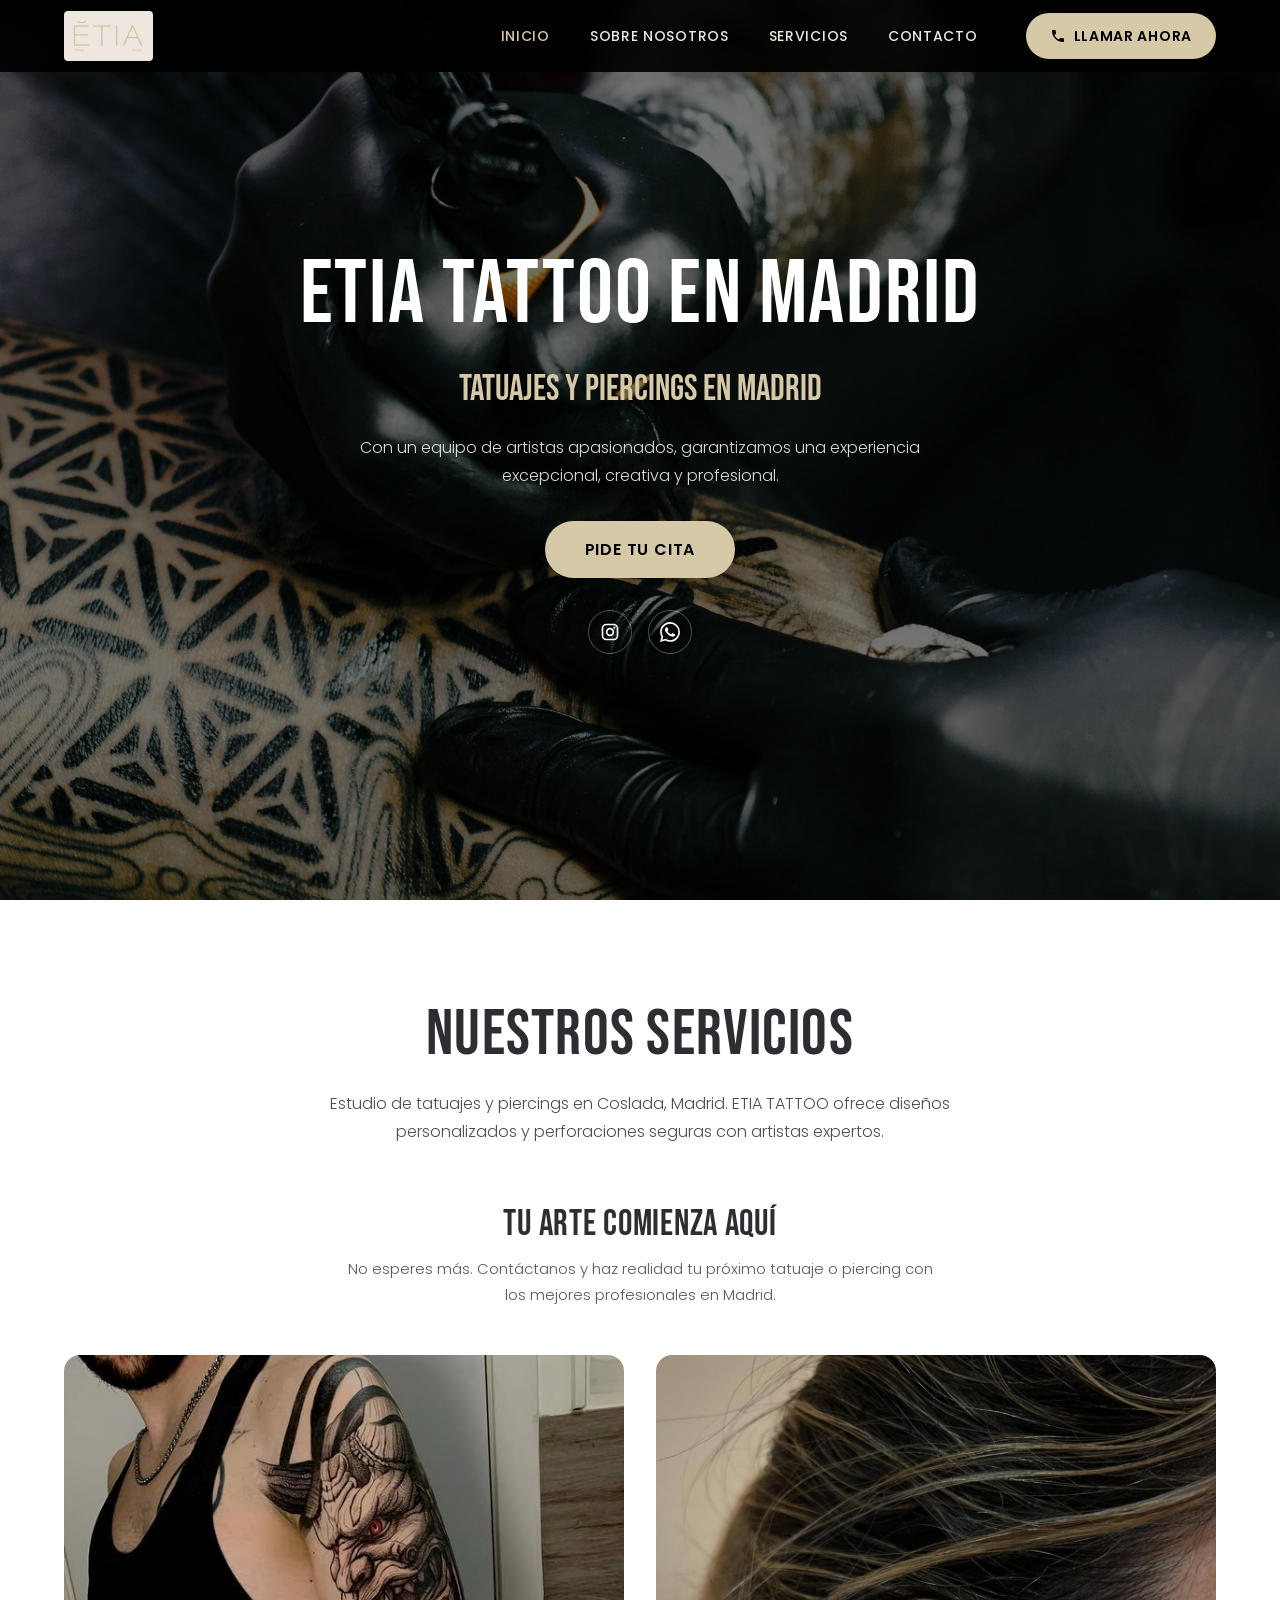
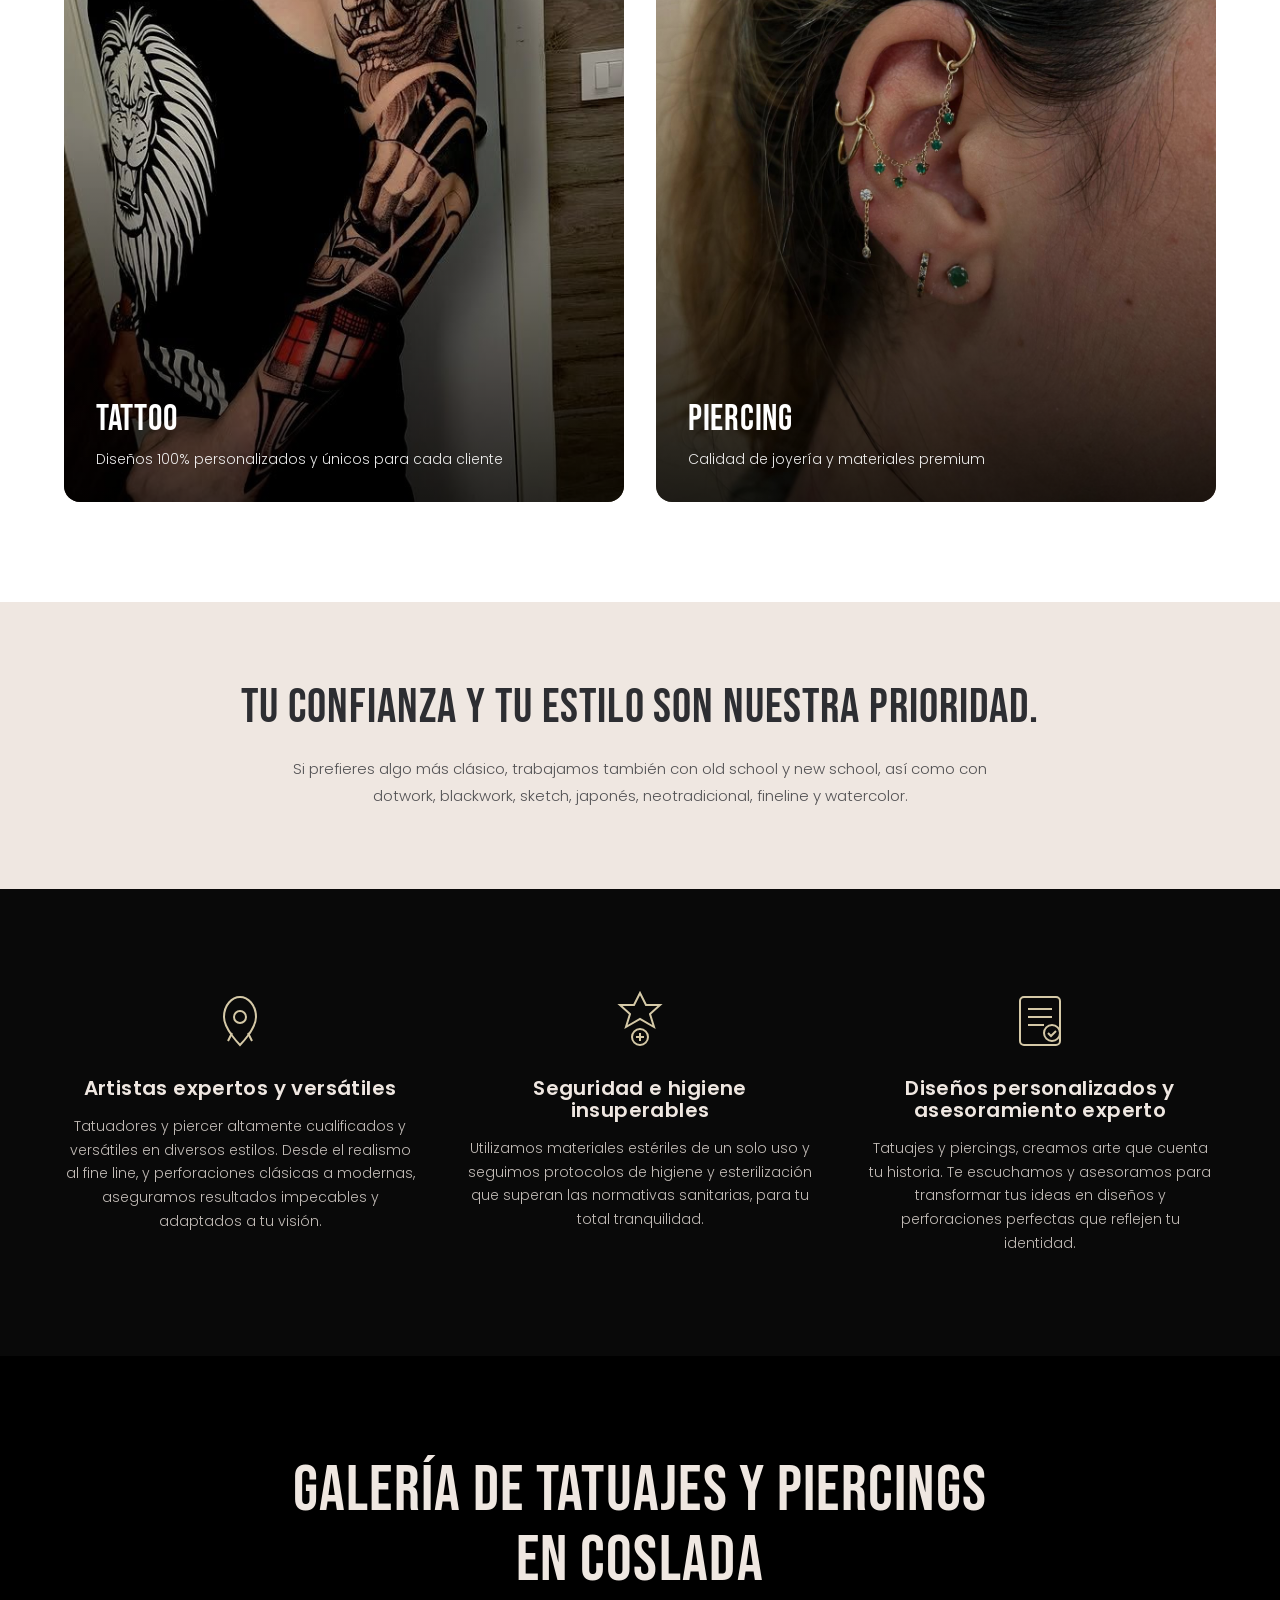
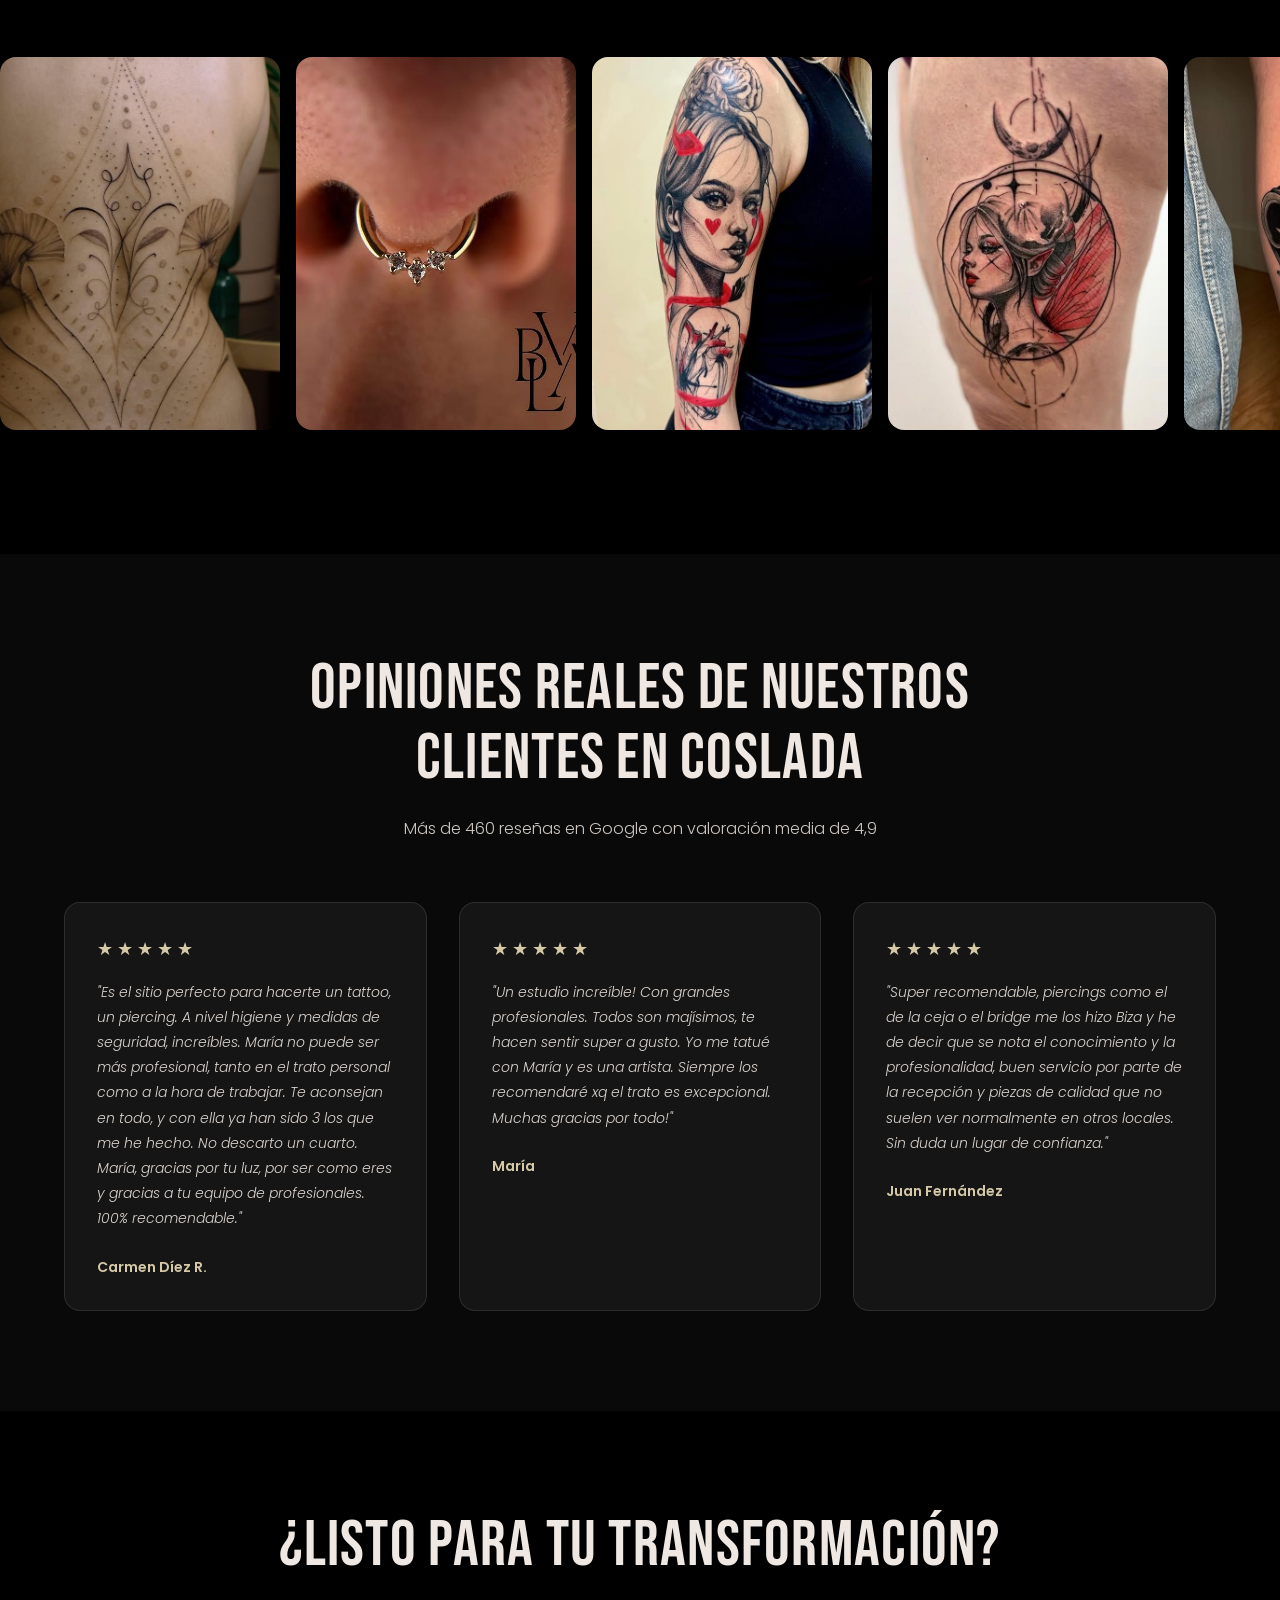
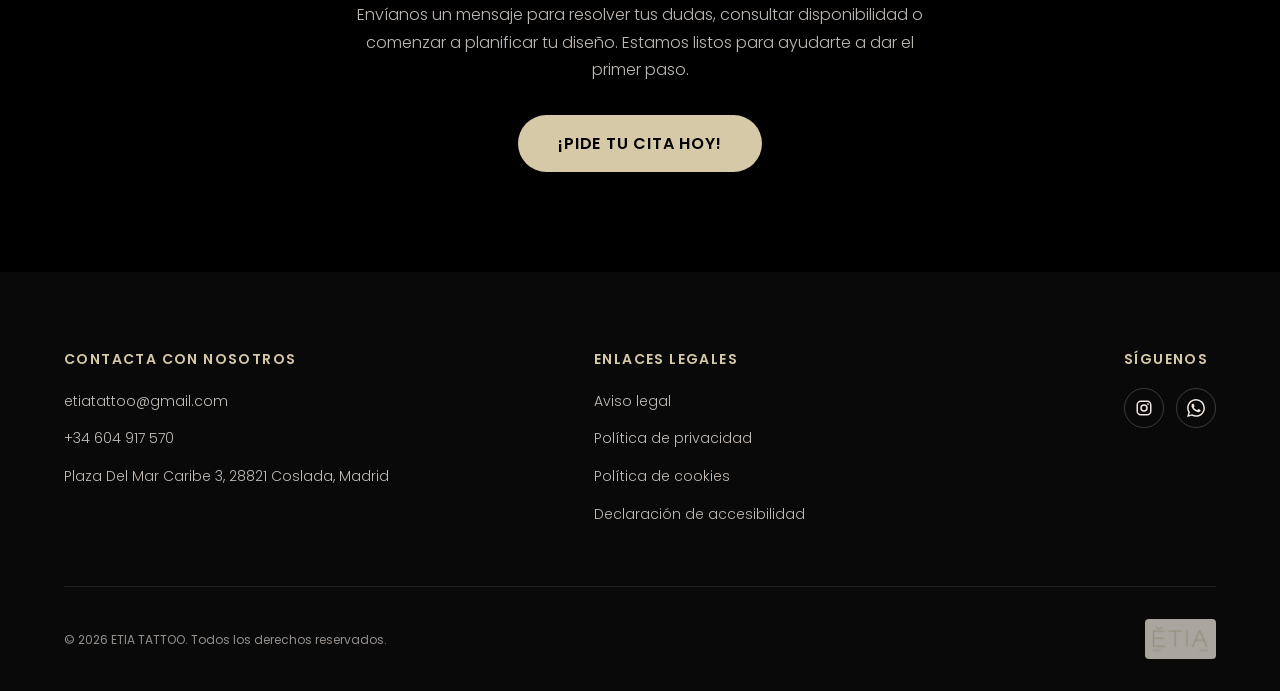
==== index.html @ 00338dae "Initial commit: Etia tattoo & piercing studio website Static HTML/CSS site with pages for tattoos, p" ====
<!DOCTYPE html>
<html lang="es">
<head>
  <meta charset="UTF-8">
  <meta name="viewport" content="width=device-width, initial-scale=1.0">
  <title>ETIA TATTOO: Tatuajes y Piercings en Madrid y Coslada</title>
  <meta name="description" content="Estudio de tatuajes y piercings en Coslada, Madrid. ETIA TATTOO ofrece diseños personalizados y perforaciones seguras con artistas expertos. Agenda tu cita hoy.">
  <meta name="keywords" content="Tatuador Madrid, Piercing Coslada, Estudio de arte corporal, Tatuajes personalizados, Perforaciones seguras">
  <meta property="og:type" content="website">
  <meta property="og:title" content="ETIA TATTOO: Tatuajes y Piercings en Madrid y Coslada">
  <meta property="og:description" content="Estudio de tatuajes y piercings en Coslada, Madrid. Diseños personalizados y perforaciones seguras.">
  <meta property="og:image" content="assets/images/og-image.jpg">
  <link rel="stylesheet" href="styles.css">
</head>
<body>

  <!-- HEADER -->
  <header class="header">
    <div class="header__inner">
      <a href="index.html" class="header__logo">
        <img src="assets/images/logo.jpg" alt="Logo Etia Tattoo">
      </a>
      <nav class="nav">
        <ul class="nav__list">
          <li class="nav__item"><a href="index.html" class="nav__link nav__link--active">Inicio</a></li>
          <li class="nav__item"><a href="sobre-nosotros.html" class="nav__link">Sobre Nosotros</a></li>
          <li class="nav__item nav__item--dropdown">
            <a href="#" class="nav__link">Servicios</a>
            <div class="nav__dropdown">
              <a href="tatuajes.html">Tattoos</a>
              <a href="piercing.html">Piercing</a>
            </div>
          </li>
          <li class="nav__item"><a href="contacto.html" class="nav__link">Contacto</a></li>
        </ul>
        <a href="tel:+34604917570" class="btn btn--primary">
          <svg viewBox="0 0 24 24"><path d="M6.62 10.79a15.05 15.05 0 006.59 6.59l2.2-2.2a1 1 0 011.01-.24 11.72 11.72 0 003.66.59 1 1 0 011 1v3.59a1 1 0 01-1 1A17 17 0 013 4a1 1 0 011-1h3.59a1 1 0 011 1 11.72 11.72 0 00.59 3.66 1 1 0 01-.24 1.01l-2.32 2.12z"/></svg>
          Llamar ahora
        </a>
      </nav>
      <button class="hamburger" aria-label="Abrir menú" onclick="document.querySelector('.mobile-nav').classList.add('active')">
        <span></span><span></span><span></span>
      </button>
    </div>
  </header>

  <!-- MOBILE NAV -->
  <div class="mobile-nav">
    <button class="mobile-nav__close" aria-label="Cerrar menú" onclick="this.parentElement.classList.remove('active')">&times;</button>
    <a href="index.html" onclick="this.parentElement.classList.remove('active')">Inicio</a>
    <a href="sobre-nosotros.html" onclick="this.parentElement.classList.remove('active')">Sobre Nosotros</a>
    <a href="tatuajes.html" onclick="this.parentElement.classList.remove('active')">Tattoos</a>
    <a href="piercing.html" onclick="this.parentElement.classList.remove('active')">Piercing</a>
    <a href="contacto.html" onclick="this.parentElement.classList.remove('active')">Contacto</a>
    <a href="tel:+34604917570" class="btn btn--primary" style="margin-top:16px">Llamar ahora</a>
  </div>

  <!-- HERO -->
  <section class="hero">
    <div class="hero__bg">
      <img src="assets/images/hero-bg.jpeg" alt="Estudio Etia Tattoo">
    </div>
    <div class="hero__overlay"></div>
    <div class="hero__content">
      <h1 class="hero__title">ETIA TATTOO en Madrid</h1>
      <p class="hero__subtitle">Tatuajes y Piercings en Madrid</p>
      <p class="hero__text">Con un equipo de artistas apasionados, garantizamos una experiencia excepcional, creativa y profesional.</p>
      <div class="hero__actions">
        <a href="contacto.html" class="btn btn--primary btn--large">Pide tu Cita</a>
      </div>
      <div class="hero__social">
        <a href="https://instagram.com/etia.tattoo" target="_blank" rel="noopener" aria-label="Instagram">
          <svg viewBox="0 0 24 24"><path d="M7.8 2h8.4C19.4 2 22 4.6 22 7.8v8.4a5.8 5.8 0 01-5.8 5.8H7.8C4.6 22 2 19.4 2 16.2V7.8A5.8 5.8 0 017.8 2zm-.2 2A3.6 3.6 0 004 7.6v8.8A3.6 3.6 0 007.6 20h8.8a3.6 3.6 0 003.6-3.6V7.6A3.6 3.6 0 0016.4 4H7.6zm9.65 1.5a1.25 1.25 0 110 2.5 1.25 1.25 0 010-2.5zM12 7a5 5 0 110 10 5 5 0 010-10zm0 2a3 3 0 100 6 3 3 0 000-6z"/></svg>
        </a>
        <a href="https://wa.me/34604917570" target="_blank" rel="noopener" aria-label="WhatsApp">
          <svg viewBox="0 0 24 24"><path d="M17.472 14.382c-.297-.149-1.758-.867-2.03-.967-.273-.099-.471-.148-.67.15-.197.297-.767.966-.94 1.164-.173.199-.347.223-.644.075-.297-.15-1.255-.463-2.39-1.475-.883-.788-1.48-1.761-1.653-2.059-.173-.297-.018-.458.13-.606.134-.133.298-.347.446-.52.149-.174.198-.298.298-.497.099-.198.05-.371-.025-.52-.075-.149-.669-1.612-.916-2.207-.242-.579-.487-.5-.669-.51l-.57-.01c-.198 0-.52.074-.792.372-.272.297-1.04 1.016-1.04 2.479 0 1.462 1.065 2.875 1.213 3.074.149.198 2.096 3.2 5.077 4.487.709.306 1.262.489 1.694.625.712.227 1.36.195 1.871.118.571-.085 1.758-.719 2.006-1.413.248-.694.248-1.289.173-1.413-.074-.124-.272-.198-.57-.347m-5.421 7.403h-.004a9.87 9.87 0 01-5.031-1.378l-.361-.214-3.741.982.998-3.648-.235-.374a9.86 9.86 0 01-1.51-5.26c.001-5.45 4.436-9.884 9.888-9.884 2.64 0 5.122 1.03 6.988 2.898a9.825 9.825 0 012.893 6.994c-.003 5.45-4.437 9.884-9.885 9.884m8.413-18.297A11.815 11.815 0 0012.05 0C5.495 0 .16 5.335.157 11.892c0 2.096.547 4.142 1.588 5.945L.057 24l6.305-1.654a11.882 11.882 0 005.683 1.448h.005c6.554 0 11.89-5.335 11.893-11.893a11.821 11.821 0 00-3.48-8.413z"/></svg>
        </a>
      </div>
    </div>
  </section>

  <!-- NUESTROS SERVICIOS -->
  <section class="section">
    <div class="container">
      <div class="section__header">
        <h2 class="section__title">Nuestros Servicios</h2>
        <p class="section__subtitle">Estudio de tatuajes y piercings en Coslada, Madrid. ETIA TATTOO ofrece diseños personalizados y perforaciones seguras con artistas expertos.</p>
      </div>

      <div style="text-align:center; margin-bottom:48px;">
        <h3 style="font-family:var(--font-display); font-size:clamp(24px,3vw,36px); text-transform:uppercase; margin-bottom:12px;">Tu arte comienza aquí</h3>
        <p style="font-size:15px; font-weight:300; max-width:600px; margin:0 auto; line-height:1.7; opacity:0.8;">No esperes más. Contáctanos y haz realidad tu próximo tatuaje o piercing con los mejores profesionales en Madrid.</p>
      </div>

      <div class="services">
        <a href="tatuajes.html" class="service-card">
          <img src="assets/images/tattoo-20.jpg" alt="Tatuaje Etia Tattoo">
          <div class="service-card__overlay">
            <h3 class="service-card__title">Tattoo</h3>
            <p class="service-card__text">Diseños 100% personalizados y únicos para cada cliente</p>
          </div>
        </a>
        <a href="piercing.html" class="service-card">
          <img src="assets/images/piercing-card.jpg" alt="Piercing Etia Tattoo">
          <div class="service-card__overlay">
            <h3 class="service-card__title">Piercing</h3>
            <p class="service-card__text">Calidad de joyería y materiales premium</p>
          </div>
        </a>
      </div>
    </div>
  </section>

  <!-- STATEMENT -->
  <section class="statement">
    <h2 class="statement__title">Tu confianza y tu estilo son nuestra prioridad.</h2>
    <p class="statement__text">Si prefieres algo más clásico, trabajamos también con old school y new school, así como con dotwork, blackwork, sketch, japonés, neotradicional, fineline y watercolor.</p>
  </section>

  <!-- VALUE PROPOSITIONS -->
  <section class="section section--dark">
    <div class="container">
      <div class="values">
        <div class="value-card">
          <div class="value-card__icon">
            <svg viewBox="0 0 64 64" fill="none" stroke="currentColor" stroke-width="2">
              <path d="M32 8c-8 0-16 8-16 20s16 28 16 28 16-16 16-28S40 8 32 8z"/>
              <circle cx="32" cy="28" r="6"/>
              <path d="M24 44l-4 8M40 44l4 8"/>
            </svg>
          </div>
          <h4 class="value-card__title">Artistas expertos y versátiles</h4>
          <p class="value-card__text">Tatuadores y piercer altamente cualificados y versátiles en diversos estilos. Desde el realismo al fine line, y perforaciones clásicas a modernas, aseguramos resultados impecables y adaptados a tu visión.</p>
        </div>
        <div class="value-card">
          <div class="value-card__icon">
            <svg viewBox="0 0 64 64" fill="none" stroke="currentColor" stroke-width="2">
              <path d="M32 4l6 12h14l-10 9 4 13-14-8-14 8 4-13L12 16h14z"/>
              <circle cx="32" cy="48" r="8"/>
              <path d="M28 48h8M32 44v8"/>
            </svg>
          </div>
          <h4 class="value-card__title">Seguridad e higiene insuperables</h4>
          <p class="value-card__text">Utilizamos materiales estériles de un solo uso y seguimos protocolos de higiene y esterilización que superan las normativas sanitarias, para tu total tranquilidad.</p>
        </div>
        <div class="value-card">
          <div class="value-card__icon">
            <svg viewBox="0 0 64 64" fill="none" stroke="currentColor" stroke-width="2">
              <rect x="12" y="8" width="40" height="48" rx="4"/>
              <path d="M20 20h24M20 28h24M20 36h16"/>
              <circle cx="44" cy="44" r="8"/>
              <path d="M40 44l3 3 5-5"/>
            </svg>
          </div>
          <h4 class="value-card__title">Diseños personalizados y asesoramiento experto</h4>
          <p class="value-card__text">Tatuajes y piercings, creamos arte que cuenta tu historia. Te escuchamos y asesoramos para transformar tus ideas en diseños y perforaciones perfectas que reflejen tu identidad.</p>
        </div>
      </div>
    </div>
  </section>

  <!-- GALLERY -->
  <section class="section section--black">
    <div class="container">
      <div class="section__header">
        <h2 class="section__title">Galería de Tatuajes y Piercings en Coslada</h2>
      </div>
    </div>
    <div class="gallery-track">
      <div class="gallery-item"><img src="assets/images/tattoo-38.jpg" alt="Tatuaje espalda Etia Tattoo"></div>
      <div class="gallery-item"><img src="assets/images/piercing-40.jpg" alt="Piercing Etia Tattoo"></div>
      <div class="gallery-item"><img src="assets/images/tattoo-37.jpg" alt="Tatuaje Etia Tattoo"></div>
      <div class="gallery-item"><img src="assets/images/tattoo-27.jpg" alt="Tatuaje Etia Tattoo"></div>
      <div class="gallery-item"><img src="assets/images/tattoo-28.jpg" alt="Tatuaje Etia Tattoo"></div>
      <div class="gallery-item"><img src="assets/images/tattoo-20.jpg" alt="Tatuaje Etia Tattoo"></div>
      <div class="gallery-item"><img src="assets/images/piercing-24.jpg" alt="Piercing Etia Tattoo"></div>
    </div>
  </section>

  <!-- TESTIMONIALS -->
  <section class="section section--dark">
    <div class="container">
      <div class="section__header">
        <h2 class="section__title">Opiniones reales de nuestros clientes en Coslada</h2>
        <p class="section__subtitle">Más de 460 reseñas en Google con valoración media de 4,9</p>
      </div>
      <div class="testimonials">
        <div class="testimonial">
          <div class="testimonial__stars">&#9733;&#9733;&#9733;&#9733;&#9733;</div>
          <p class="testimonial__text">"Es el sitio perfecto para hacerte un tattoo, un piercing. A nivel higiene y medidas de seguridad, increíbles. María no puede ser más profesional, tanto en el trato personal como a la hora de trabajar. Te aconsejan en todo, y con ella ya han sido 3 los que me he hecho. No descarto un cuarto. María, gracias por tu luz, por ser como eres y gracias a tu equipo de profesionales. 100% recomendable."</p>
          <p class="testimonial__author">Carmen Díez R.</p>
        </div>
        <div class="testimonial">
          <div class="testimonial__stars">&#9733;&#9733;&#9733;&#9733;&#9733;</div>
          <p class="testimonial__text">"Un estudio increíble! Con grandes profesionales. Todos son majísimos, te hacen sentir super a gusto. Yo me tatué con María y es una artista. Siempre los recomendaré xq el trato es excepcional. Muchas gracias por todo!"</p>
          <p class="testimonial__author">María</p>
        </div>
        <div class="testimonial">
          <div class="testimonial__stars">&#9733;&#9733;&#9733;&#9733;&#9733;</div>
          <p class="testimonial__text">"Super recomendable, piercings como el de la ceja o el bridge me los hizo Biza y he de decir que se nota el conocimiento y la profesionalidad, buen servicio por parte de la recepción y piezas de calidad que no suelen ver normalmente en otros locales. Sin duda un lugar de confianza."</p>
          <p class="testimonial__author">Juan Fernández</p>
        </div>
      </div>
    </div>
  </section>

  <!-- CTA -->
  <section class="cta">
    <div class="container">
      <h2 class="cta__title">¿Listo para tu Transformación?</h2>
      <p class="cta__text">Envíanos un mensaje para resolver tus dudas, consultar disponibilidad o comenzar a planificar tu diseño. Estamos listos para ayudarte a dar el primer paso.</p>
      <a href="tel:+34604917570" class="btn btn--primary btn--large">¡Pide tu cita hoy!</a>
    </div>
  </section>

  <!-- FOOTER -->
  <footer class="footer">
    <div class="container">
      <div class="footer__grid">
        <div>
          <h4 class="footer__heading">Contacta con nosotros</h4>
          <ul class="footer__list">
            <li><a href="mailto:etiatattoo@gmail.com">etiatattoo@gmail.com</a></li>
            <li><a href="tel:+34604917570">+34 604 917 570</a></li>
            <li><span>Plaza Del Mar Caribe 3, 28821 Coslada, Madrid</span></li>
          </ul>
        </div>
        <div>
          <h4 class="footer__heading">Enlaces legales</h4>
          <ul class="footer__list">
            <li><a href="aviso-legal.html">Aviso legal</a></li>
            <li><a href="politica-de-privacidad.html">Política de privacidad</a></li>
            <li><a href="politica-de-cookies.html">Política de cookies</a></li>
            <li><a href="declaracion-de-accesibilidad.html">Declaración de accesibilidad</a></li>
          </ul>
        </div>
        <div>
          <h4 class="footer__heading">Síguenos</h4>
          <div class="footer__social">
            <a href="https://instagram.com/etia.tattoo" target="_blank" rel="noopener" aria-label="Instagram">
              <svg viewBox="0 0 24 24"><path d="M7.8 2h8.4C19.4 2 22 4.6 22 7.8v8.4a5.8 5.8 0 01-5.8 5.8H7.8C4.6 22 2 19.4 2 16.2V7.8A5.8 5.8 0 017.8 2zm-.2 2A3.6 3.6 0 004 7.6v8.8A3.6 3.6 0 007.6 20h8.8a3.6 3.6 0 003.6-3.6V7.6A3.6 3.6 0 0016.4 4H7.6zm9.65 1.5a1.25 1.25 0 110 2.5 1.25 1.25 0 010-2.5zM12 7a5 5 0 110 10 5 5 0 010-10zm0 2a3 3 0 100 6 3 3 0 000-6z"/></svg>
            </a>
            <a href="https://wa.me/34604917570" target="_blank" rel="noopener" aria-label="WhatsApp">
              <svg viewBox="0 0 24 24"><path d="M17.472 14.382c-.297-.149-1.758-.867-2.03-.967-.273-.099-.471-.148-.67.15-.197.297-.767.966-.94 1.164-.173.199-.347.223-.644.075-.297-.15-1.255-.463-2.39-1.475-.883-.788-1.48-1.761-1.653-2.059-.173-.297-.018-.458.13-.606.134-.133.298-.347.446-.52.149-.174.198-.298.298-.497.099-.198.05-.371-.025-.52-.075-.149-.669-1.612-.916-2.207-.242-.579-.487-.5-.669-.51l-.57-.01c-.198 0-.52.074-.792.372-.272.297-1.04 1.016-1.04 2.479 0 1.462 1.065 2.875 1.213 3.074.149.198 2.096 3.2 5.077 4.487.709.306 1.262.489 1.694.625.712.227 1.36.195 1.871.118.571-.085 1.758-.719 2.006-1.413.248-.694.248-1.289.173-1.413-.074-.124-.272-.198-.57-.347m-5.421 7.403h-.004a9.87 9.87 0 01-5.031-1.378l-.361-.214-3.741.982.998-3.648-.235-.374a9.86 9.86 0 01-1.51-5.26c.001-5.45 4.436-9.884 9.888-9.884 2.64 0 5.122 1.03 6.988 2.898a9.825 9.825 0 012.893 6.994c-.003 5.45-4.437 9.884-9.885 9.884m8.413-18.297A11.815 11.815 0 0012.05 0C5.495 0 .16 5.335.157 11.892c0 2.096.547 4.142 1.588 5.945L.057 24l6.305-1.654a11.882 11.882 0 005.683 1.448h.005c6.554 0 11.89-5.335 11.893-11.893a11.821 11.821 0 00-3.48-8.413z"/></svg>
            </a>
          </div>
        </div>
      </div>
      <div class="footer__bottom">
        <p class="footer__copyright">&copy; 2026 ETIA TATTOO. Todos los derechos reservados.</p>
        <div class="footer__logo">
          <img src="assets/images/logo.jpg" alt="Etia Tattoo">
        </div>
      </div>
    </div>
  </footer>

</body>
</html>
---- styles.css ----
/* ========================================
   ETIA TATTOO - Main Stylesheet
   ======================================== */

/* --- Fonts --- */
@import url('https://fonts.googleapis.com/css2?family=Bebas+Neue&family=Poppins:ital,wght@0,300;0,400;0,500;0,600;0,700;1,300;1,400&display=swap');

/* --- CSS Variables --- */
:root {
  --black: #000000;
  --cream: #EFE7E1;
  --white: #FFFFFF;
  --gold: #D5C9A7;
  --charcoal: #2D2E32;
  --brown: #9F6F3D;
  --dark-bg: #090909;
  --font-display: 'Bebas Neue', sans-serif;
  --font-body: 'Poppins', sans-serif;
  --max-width: 1200px;
  --radius: 16px;
}

/* --- Reset --- */
*, *::before, *::after {
  box-sizing: border-box;
  margin: 0;
  padding: 0;
}

html {
  scroll-behavior: smooth;
}

body {
  font-family: var(--font-body);
  color: var(--charcoal);
  background: var(--white);
  line-height: 1.6;
  -webkit-font-smoothing: antialiased;
}

img {
  max-width: 100%;
  height: auto;
  display: block;
}

a {
  text-decoration: none;
  color: inherit;
  transition: color 0.3s;
}

ul {
  list-style: none;
}

h1, h2, h3, h4 {
  font-family: var(--font-display);
  font-weight: 400;
  line-height: 1.1;
  letter-spacing: 0.02em;
}

/* --- Container --- */
.container {
  width: 100%;
  max-width: var(--max-width);
  margin: 0 auto;
  padding: 0 24px;
}

/* ========================================
   HEADER / NAV
   ======================================== */
.header {
  position: fixed;
  top: 0;
  left: 0;
  width: 100%;
  z-index: 1000;
  background: rgba(0, 0, 0, 0.92);
  backdrop-filter: blur(10px);
  transition: background 0.3s;
}

.header__inner {
  display: flex;
  align-items: center;
  justify-content: space-between;
  height: 72px;
  max-width: var(--max-width);
  margin: 0 auto;
  padding: 0 24px;
}

.header__logo img {
  height: 50px;
  width: auto;
  border-radius: 4px;
}

.nav {
  display: flex;
  align-items: center;
  gap: 32px;
}

.nav__list {
  display: flex;
  align-items: center;
  gap: 8px;
}

.nav__item {
  position: relative;
}

.nav__link {
  font-family: var(--font-body);
  font-size: 14px;
  font-weight: 500;
  color: var(--cream);
  padding: 8px 16px;
  border-radius: 8px;
  transition: color 0.3s, background 0.3s;
  text-transform: uppercase;
  letter-spacing: 0.05em;
}

.nav__link:hover,
.nav__link--active {
  color: var(--gold);
}

/* Dropdown */
.nav__item--dropdown:hover .nav__dropdown {
  opacity: 1;
  visibility: visible;
  transform: translateY(0);
}

.nav__dropdown {
  position: absolute;
  top: 100%;
  left: 0;
  background: rgba(0, 0, 0, 0.95);
  border-radius: 8px;
  padding: 8px 0;
  min-width: 160px;
  opacity: 0;
  visibility: hidden;
  transform: translateY(-8px);
  transition: all 0.3s;
}

.nav__dropdown a {
  display: block;
  padding: 10px 20px;
  font-size: 14px;
  font-weight: 400;
  color: var(--cream);
  transition: color 0.3s, background 0.3s;
}

.nav__dropdown a:hover {
  color: var(--gold);
  background: rgba(255, 255, 255, 0.05);
}

/* CTA Button */
.btn {
  display: inline-flex;
  align-items: center;
  gap: 8px;
  font-family: var(--font-body);
  font-size: 14px;
  font-weight: 600;
  padding: 12px 24px;
  border-radius: 50px;
  border: none;
  cursor: pointer;
  transition: all 0.3s;
  text-transform: uppercase;
  letter-spacing: 0.05em;
}

.btn--primary {
  background: var(--gold);
  color: var(--black);
}

.btn--primary:hover {
  background: var(--brown);
  color: var(--white);
}

.btn--outline {
  background: transparent;
  color: var(--cream);
  border: 2px solid var(--gold);
}

.btn--outline:hover {
  background: var(--gold);
  color: var(--black);
}

.btn--large {
  padding: 16px 40px;
  font-size: 16px;
}

.btn--dark {
  background: var(--charcoal);
  color: var(--cream);
}

.btn--dark:hover {
  background: var(--black);
}

/* Phone icon */
.btn svg {
  width: 16px;
  height: 16px;
  fill: currentColor;
}

/* Hamburger */
.hamburger {
  display: none;
  background: none;
  border: none;
  cursor: pointer;
  padding: 8px;
}

.hamburger span {
  display: block;
  width: 24px;
  height: 2px;
  background: var(--cream);
  margin: 5px 0;
  transition: all 0.3s;
}

.hamburger.active span:nth-child(1) {
  transform: rotate(45deg) translate(5px, 5px);
}

.hamburger.active span:nth-child(2) {
  opacity: 0;
}

.hamburger.active span:nth-child(3) {
  transform: rotate(-45deg) translate(5px, -5px);
}

/* ========================================
   HERO
   ======================================== */
.hero {
  position: relative;
  min-height: 100vh;
  display: flex;
  align-items: center;
  justify-content: center;
  text-align: center;
  color: var(--white);
  overflow: hidden;
}

.hero__bg {
  position: absolute;
  inset: 0;
  z-index: 0;
}

.hero__bg img {
  width: 100%;
  height: 100%;
  object-fit: cover;
}

.hero__overlay {
  position: absolute;
  inset: 0;
  background: rgba(0, 0, 0, 0.55);
  z-index: 1;
}

.hero__content {
  position: relative;
  z-index: 2;
  max-width: 800px;
  padding: 0 24px;
}

.hero__title {
  font-size: clamp(48px, 8vw, 90px);
  color: var(--white);
  margin-bottom: 16px;
  text-transform: uppercase;
}

.hero__subtitle {
  font-family: var(--font-display);
  font-size: clamp(24px, 3vw, 36px);
  color: var(--gold);
  margin-bottom: 16px;
}

.hero__text {
  font-size: 16px;
  font-weight: 300;
  color: rgba(255, 255, 255, 0.85);
  max-width: 600px;
  margin: 0 auto 32px;
  line-height: 1.7;
}

.hero__actions {
  display: flex;
  align-items: center;
  justify-content: center;
  gap: 16px;
  flex-wrap: wrap;
}

.hero__social {
  display: flex;
  justify-content: center;
  gap: 16px;
  margin-top: 32px;
}

.hero__social a {
  display: flex;
  align-items: center;
  justify-content: center;
  width: 44px;
  height: 44px;
  border-radius: 50%;
  border: 1px solid rgba(255, 255, 255, 0.3);
  color: var(--white);
  transition: all 0.3s;
}

.hero__social a:hover {
  background: var(--gold);
  border-color: var(--gold);
  color: var(--black);
}

.hero__social svg {
  width: 20px;
  height: 20px;
  fill: currentColor;
}

/* ========================================
   SECTIONS
   ======================================== */
.section {
  padding: 100px 0;
}

.section--dark {
  background: var(--dark-bg);
  color: var(--cream);
}

.section--cream {
  background: var(--cream);
}

.section--black {
  background: var(--black);
  color: var(--cream);
}

.section__header {
  text-align: center;
  max-width: 700px;
  margin: 0 auto 60px;
}

.section__title {
  font-size: clamp(36px, 5vw, 64px);
  text-transform: uppercase;
  margin-bottom: 20px;
}

.section--dark .section__title,
.section--black .section__title {
  color: var(--cream);
}

.section__subtitle {
  font-size: 16px;
  font-weight: 300;
  line-height: 1.7;
  opacity: 0.85;
}

/* ========================================
   SERVICES CARDS
   ======================================== */
.services {
  display: grid;
  grid-template-columns: 1fr 1fr;
  gap: 32px;
  margin-top: 48px;
}

.service-card {
  position: relative;
  border-radius: var(--radius);
  overflow: hidden;
  aspect-ratio: 3/4;
  cursor: pointer;
}

.service-card img {
  width: 100%;
  height: 100%;
  object-fit: cover;
  transition: transform 0.5s;
}

.service-card:hover img {
  transform: scale(1.05);
}

.service-card__overlay {
  position: absolute;
  inset: 0;
  background: linear-gradient(to top, rgba(0,0,0,0.7) 0%, rgba(0,0,0,0.1) 50%, rgba(0,0,0,0) 100%);
  display: flex;
  flex-direction: column;
  justify-content: flex-end;
  padding: 32px;
  color: var(--white);
}

.service-card__title {
  font-size: 36px;
  text-transform: uppercase;
  margin-bottom: 8px;
}

.service-card__text {
  font-size: 14px;
  font-weight: 300;
  opacity: 0.9;
}

/* ========================================
   VALUE PROPOSITIONS
   ======================================== */
.values {
  display: grid;
  grid-template-columns: repeat(3, 1fr);
  gap: 48px;
}

.value-card {
  text-align: center;
}

.value-card__icon {
  width: 64px;
  height: 64px;
  margin: 0 auto 24px;
  color: var(--gold);
}

.value-card__icon svg {
  width: 100%;
  height: 100%;
}

.value-card__title {
  font-family: var(--font-body);
  font-size: 20px;
  font-weight: 600;
  margin-bottom: 16px;
  color: var(--cream);
}

.value-card__text {
  font-size: 14px;
  font-weight: 300;
  line-height: 1.7;
  opacity: 0.8;
}

/* ========================================
   GALLERY / SLIDER
   ======================================== */
.gallery-track {
  display: flex;
  gap: 16px;
  overflow-x: auto;
  scroll-snap-type: x mandatory;
  -webkit-overflow-scrolling: touch;
  scrollbar-width: none;
  padding: 0 24px 24px;
}

.gallery-track::-webkit-scrollbar {
  display: none;
}

.gallery-item {
  flex: 0 0 280px;
  scroll-snap-align: start;
  border-radius: var(--radius);
  overflow: hidden;
  aspect-ratio: 3/4;
}

.gallery-item img {
  width: 100%;
  height: 100%;
  object-fit: cover;
  transition: transform 0.5s;
}

.gallery-item:hover img {
  transform: scale(1.05);
}

/* ========================================
   TESTIMONIALS
   ======================================== */
.testimonials {
  display: grid;
  grid-template-columns: repeat(3, 1fr);
  gap: 32px;
}

.testimonial {
  background: rgba(255, 255, 255, 0.05);
  border: 1px solid rgba(255, 255, 255, 0.1);
  border-radius: var(--radius);
  padding: 32px;
}

.testimonial__stars {
  color: var(--gold);
  font-size: 18px;
  margin-bottom: 16px;
  letter-spacing: 4px;
}

.testimonial__text {
  font-size: 14px;
  font-weight: 300;
  font-style: italic;
  line-height: 1.8;
  margin-bottom: 24px;
  opacity: 0.9;
}

.testimonial__author {
  font-weight: 600;
  font-size: 14px;
  color: var(--gold);
}

/* ========================================
   CTA SECTION
   ======================================== */
.cta {
  text-align: center;
  padding: 100px 0;
  background: var(--black);
  color: var(--cream);
}

.cta__title {
  font-size: clamp(36px, 5vw, 64px);
  text-transform: uppercase;
  margin-bottom: 20px;
  color: var(--cream);
}

.cta__text {
  font-size: 16px;
  font-weight: 300;
  max-width: 600px;
  margin: 0 auto 32px;
  line-height: 1.7;
  opacity: 0.8;
}

/* ========================================
   FOOTER
   ======================================== */
.footer {
  background: var(--dark-bg);
  color: var(--cream);
  padding: 80px 0 32px;
}

.footer__grid {
  display: grid;
  grid-template-columns: 1fr 1fr auto;
  gap: 48px;
  margin-bottom: 48px;
}

.footer__heading {
  font-family: var(--font-body);
  font-size: 14px;
  font-weight: 600;
  text-transform: uppercase;
  letter-spacing: 0.1em;
  margin-bottom: 20px;
  color: var(--gold);
}

.footer__list li {
  margin-bottom: 12px;
}

.footer__list a,
.footer__list span {
  font-size: 14px;
  font-weight: 300;
  opacity: 0.8;
  transition: opacity 0.3s, color 0.3s;
}

.footer__list a:hover {
  opacity: 1;
  color: var(--gold);
}

.footer__social {
  display: flex;
  gap: 12px;
}

.footer__social a {
  display: flex;
  align-items: center;
  justify-content: center;
  width: 40px;
  height: 40px;
  border-radius: 50%;
  border: 1px solid rgba(255, 255, 255, 0.2);
  color: var(--cream);
  transition: all 0.3s;
}

.footer__social a:hover {
  background: var(--gold);
  border-color: var(--gold);
  color: var(--black);
}

.footer__social svg {
  width: 18px;
  height: 18px;
  fill: currentColor;
}

.footer__bottom {
  border-top: 1px solid rgba(255, 255, 255, 0.1);
  padding-top: 32px;
  display: flex;
  align-items: center;
  justify-content: space-between;
  flex-wrap: wrap;
  gap: 16px;
}

.footer__copyright {
  font-size: 12px;
  opacity: 0.6;
}

.footer__logo img {
  height: 40px;
  border-radius: 4px;
  opacity: 0.7;
}

/* ========================================
   PAGE HERO (Interior pages)
   ======================================== */
.page-hero {
  padding: 160px 0 80px;
  background: var(--black);
  color: var(--cream);
  text-align: center;
}

.page-hero__title {
  font-size: clamp(42px, 6vw, 80px);
  text-transform: uppercase;
  margin-bottom: 16px;
}

.page-hero__subtitle {
  font-family: var(--font-display);
  font-size: clamp(20px, 3vw, 30px);
  color: var(--gold);
  margin-bottom: 16px;
}

.page-hero__text {
  font-size: 16px;
  font-weight: 300;
  max-width: 600px;
  margin: 0 auto 32px;
  opacity: 0.8;
  line-height: 1.7;
}

/* ========================================
   CONTENT SECTIONS (About, Services detail)
   ======================================== */
.content-split {
  display: grid;
  grid-template-columns: 1fr 1fr;
  gap: 64px;
  align-items: center;
}

.content-split--reverse {
  direction: rtl;
}

.content-split--reverse > * {
  direction: ltr;
}

.content-split__image {
  border-radius: var(--radius);
  overflow: hidden;
}

.content-split__image img {
  width: 100%;
  height: 100%;
  object-fit: cover;
  aspect-ratio: 4/5;
}

.content-split__body h2 {
  font-size: clamp(28px, 4vw, 48px);
  text-transform: uppercase;
  margin-bottom: 24px;
}

.content-split__body h3 {
  font-size: clamp(22px, 3vw, 32px);
  text-transform: uppercase;
  margin-bottom: 16px;
  color: var(--brown);
}

.content-split__body p {
  font-size: 15px;
  font-weight: 300;
  line-height: 1.8;
  margin-bottom: 20px;
}

/* Image Grid */
.image-grid {
  display: grid;
  grid-template-columns: repeat(3, 1fr);
  gap: 16px;
}

.image-grid__item {
  border-radius: var(--radius);
  overflow: hidden;
  aspect-ratio: 3/4;
}

.image-grid__item img {
  width: 100%;
  height: 100%;
  object-fit: cover;
  transition: transform 0.5s;
}

.image-grid__item:hover img {
  transform: scale(1.05);
}

/* ========================================
   CONTACT FORM
   ======================================== */
.contact-grid {
  display: grid;
  grid-template-columns: 1fr 1fr;
  gap: 64px;
}

.form-group {
  margin-bottom: 24px;
}

.form-group label {
  display: block;
  font-size: 14px;
  font-weight: 500;
  margin-bottom: 8px;
  color: var(--charcoal);
}

.form-group input,
.form-group textarea {
  width: 100%;
  padding: 14px 16px;
  border: 1px solid #ddd;
  border-radius: 8px;
  font-family: var(--font-body);
  font-size: 14px;
  background: var(--white);
  color: var(--charcoal);
  transition: border-color 0.3s;
}

.form-group input:focus,
.form-group textarea:focus {
  outline: none;
  border-color: var(--gold);
}

.form-group textarea {
  min-height: 150px;
  resize: vertical;
}

.form-checkbox {
  display: flex;
  align-items: flex-start;
  gap: 10px;
  margin-bottom: 16px;
}

.form-checkbox input[type="checkbox"] {
  margin-top: 4px;
  accent-color: var(--brown);
}

.form-checkbox label {
  font-size: 13px;
  font-weight: 300;
  line-height: 1.5;
}

.form-checkbox a {
  color: var(--brown);
  text-decoration: underline;
}

.contact-info {
  display: flex;
  flex-direction: column;
  gap: 32px;
}

.contact-info__item {
  display: flex;
  align-items: flex-start;
  gap: 16px;
}

.contact-info__icon {
  width: 48px;
  height: 48px;
  border-radius: 50%;
  background: var(--cream);
  display: flex;
  align-items: center;
  justify-content: center;
  flex-shrink: 0;
  color: var(--brown);
}

.contact-info__icon svg {
  width: 20px;
  height: 20px;
  fill: currentColor;
}

.contact-info__text h4 {
  font-family: var(--font-body);
  font-size: 16px;
  font-weight: 600;
  margin-bottom: 4px;
}

.contact-info__text p,
.contact-info__text a {
  font-size: 14px;
  font-weight: 300;
  color: var(--charcoal);
  opacity: 0.8;
}

.contact-info__text a:hover {
  color: var(--brown);
  opacity: 1;
}

.map-container {
  border-radius: var(--radius);
  overflow: hidden;
  margin-top: 32px;
  aspect-ratio: 16/9;
}

.map-container iframe {
  width: 100%;
  height: 100%;
  border: 0;
}

/* ========================================
   LEGAL PAGES
   ======================================== */
.legal-content {
  max-width: 800px;
  margin: 0 auto;
  padding: 80px 24px;
}

.legal-content h1 {
  font-size: clamp(36px, 5vw, 56px);
  text-transform: uppercase;
  margin-bottom: 32px;
}

.legal-content h2 {
  font-size: clamp(24px, 3vw, 32px);
  text-transform: uppercase;
  margin: 40px 0 16px;
  color: var(--brown);
}

.legal-content p {
  font-size: 15px;
  font-weight: 300;
  line-height: 1.8;
  margin-bottom: 16px;
}

.legal-content ul {
  margin-bottom: 16px;
  padding-left: 24px;
}

.legal-content li {
  list-style: disc;
  font-size: 15px;
  font-weight: 300;
  line-height: 1.8;
  margin-bottom: 8px;
}

.legal-content a {
  color: var(--brown);
  text-decoration: underline;
}

/* ========================================
   THANK YOU PAGE
   ======================================== */
.thankyou {
  min-height: 100vh;
  display: flex;
  align-items: center;
  justify-content: center;
  text-align: center;
  background: var(--black);
  color: var(--cream);
  padding: 80px 24px;
}

.thankyou__title {
  font-size: clamp(36px, 5vw, 64px);
  text-transform: uppercase;
  margin-bottom: 24px;
}

.thankyou__text {
  font-size: 16px;
  font-weight: 300;
  max-width: 500px;
  margin: 0 auto 32px;
  line-height: 1.7;
  opacity: 0.8;
}

/* ========================================
   STYLES STATEMENT (quote-like section)
   ======================================== */
.statement {
  text-align: center;
  padding: 80px 24px;
  background: var(--cream);
}

.statement__title {
  font-size: clamp(28px, 4vw, 48px);
  text-transform: uppercase;
  color: var(--charcoal);
  max-width: 800px;
  margin: 0 auto 20px;
}

.statement__text {
  font-size: 15px;
  font-weight: 300;
  max-width: 700px;
  margin: 0 auto;
  line-height: 1.8;
  color: var(--charcoal);
  opacity: 0.8;
}

/* ========================================
   MOBILE NAV OVERLAY
   ======================================== */
.mobile-nav {
  display: none;
  position: fixed;
  inset: 0;
  z-index: 999;
  background: rgba(0, 0, 0, 0.97);
  flex-direction: column;
  align-items: center;
  justify-content: center;
  gap: 24px;
}

.mobile-nav.active {
  display: flex;
}

.mobile-nav a {
  font-family: var(--font-display);
  font-size: 36px;
  color: var(--cream);
  text-transform: uppercase;
  transition: color 0.3s;
}

.mobile-nav a:hover {
  color: var(--gold);
}

.mobile-nav__close {
  position: absolute;
  top: 24px;
  right: 24px;
  background: none;
  border: none;
  color: var(--cream);
  font-size: 32px;
  cursor: pointer;
}

/* ========================================
   RESPONSIVE
   ======================================== */
@media (max-width: 1024px) {
  .values {
    grid-template-columns: 1fr;
    gap: 40px;
    max-width: 500px;
    margin: 0 auto;
  }

  .testimonials {
    grid-template-columns: 1fr;
    max-width: 600px;
    margin: 0 auto;
  }

  .content-split {
    grid-template-columns: 1fr;
    gap: 40px;
  }

  .content-split--reverse {
    direction: ltr;
  }

  .contact-grid {
    grid-template-columns: 1fr;
  }

  .footer__grid {
    grid-template-columns: 1fr;
    gap: 32px;
  }

  .gallery-item {
    flex: 0 0 240px;
  }
}

@media (max-width: 768px) {
  .nav__list,
  .nav .btn {
    display: none;
  }

  .hamburger {
    display: block;
  }

  .hero__title {
    font-size: clamp(36px, 10vw, 56px);
  }

  .section {
    padding: 60px 0;
  }

  .services {
    grid-template-columns: 1fr;
  }

  .image-grid {
    grid-template-columns: 1fr 1fr;
  }

  .footer__bottom {
    flex-direction: column;
    text-align: center;
  }

  .gallery-item {
    flex: 0 0 200px;
  }

  .page-hero {
    padding: 120px 0 60px;
  }
}

@media (max-width: 480px) {
  .image-grid {
    grid-template-columns: 1fr;
  }

  .gallery-item {
    flex: 0 0 80%;
  }
}
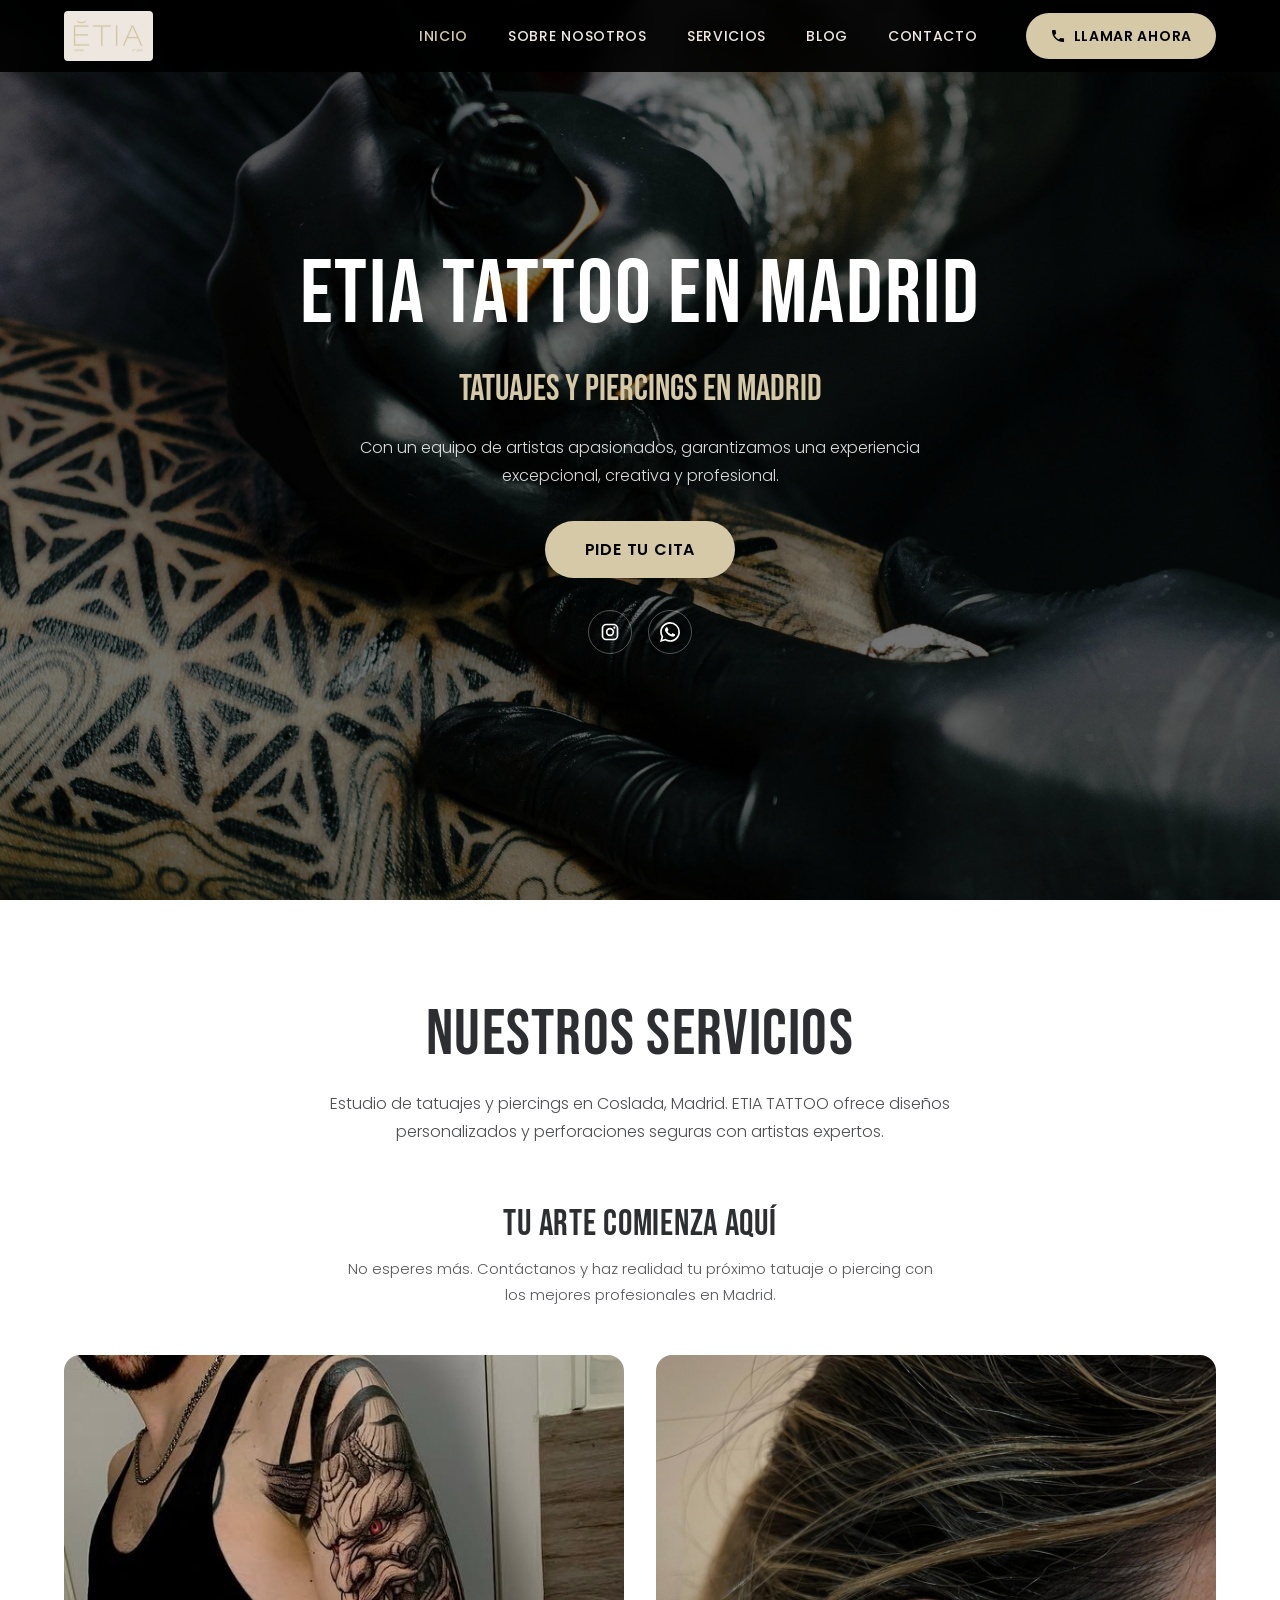
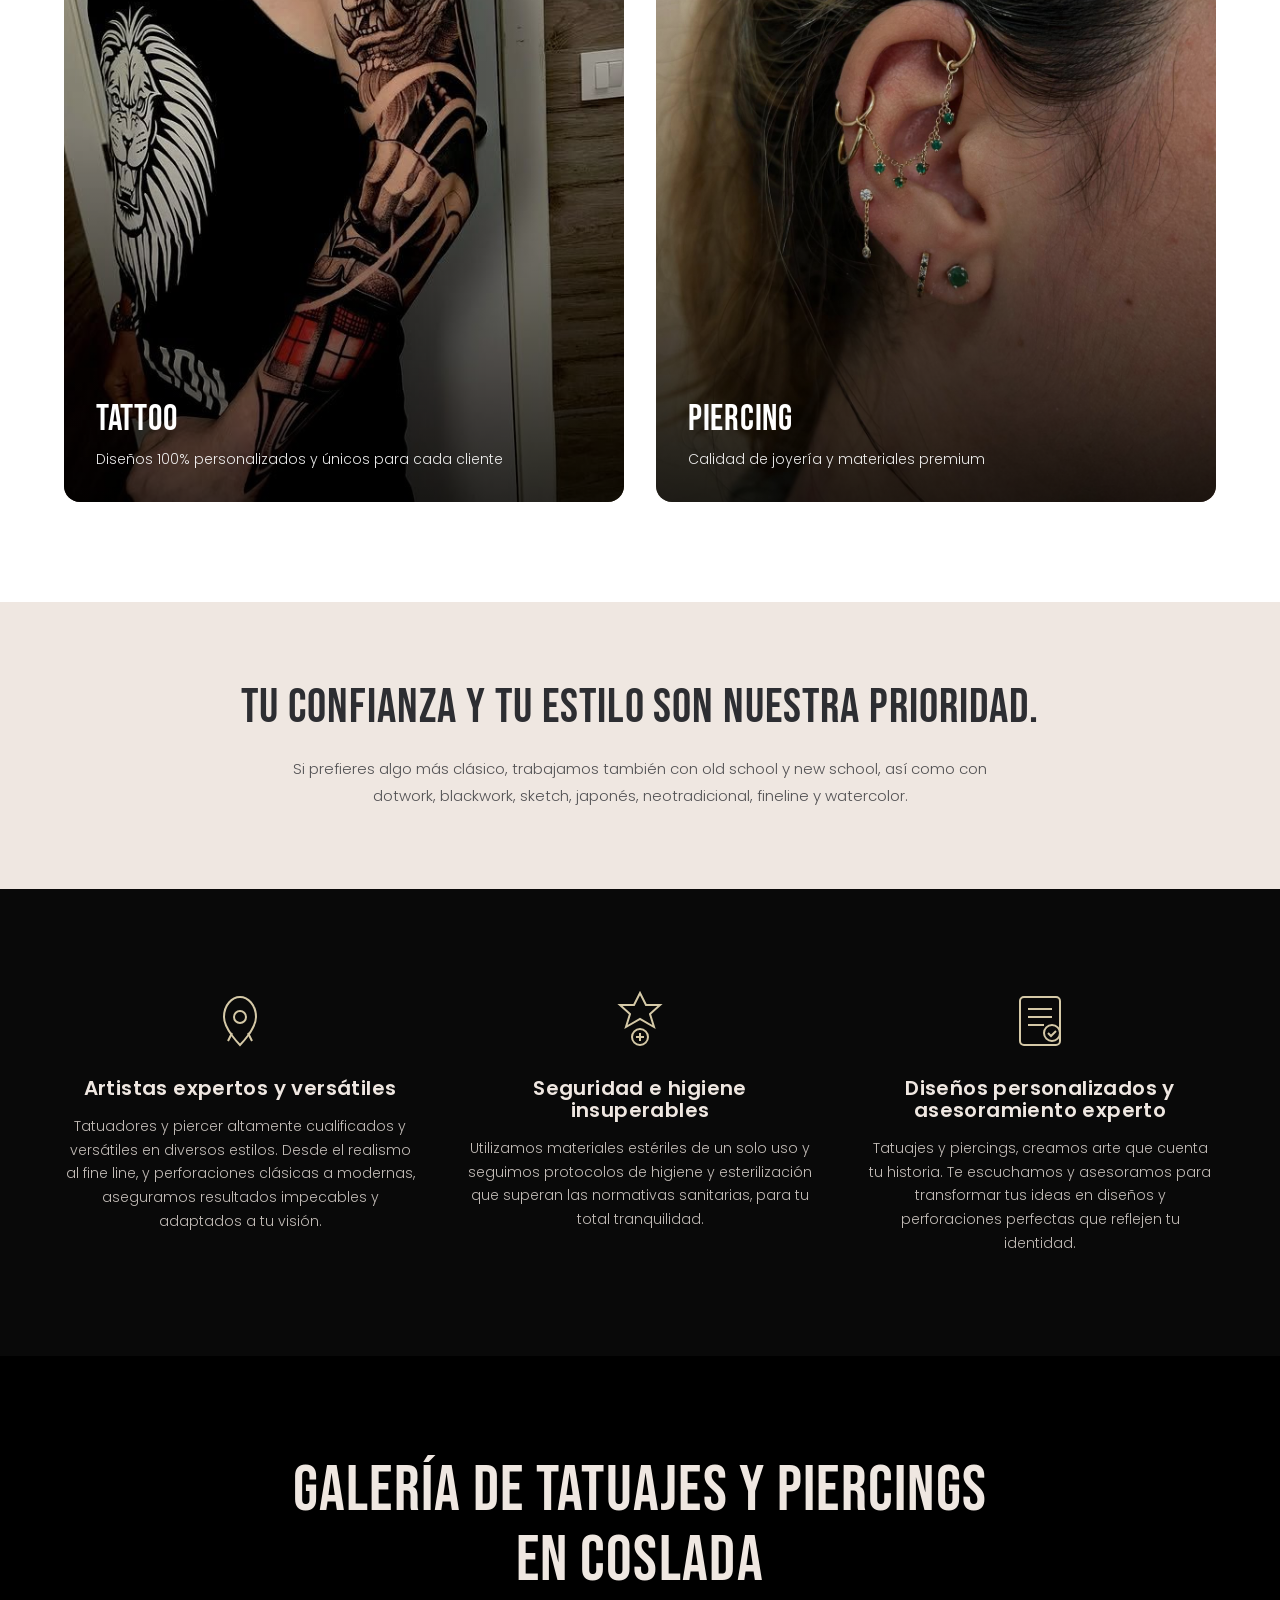
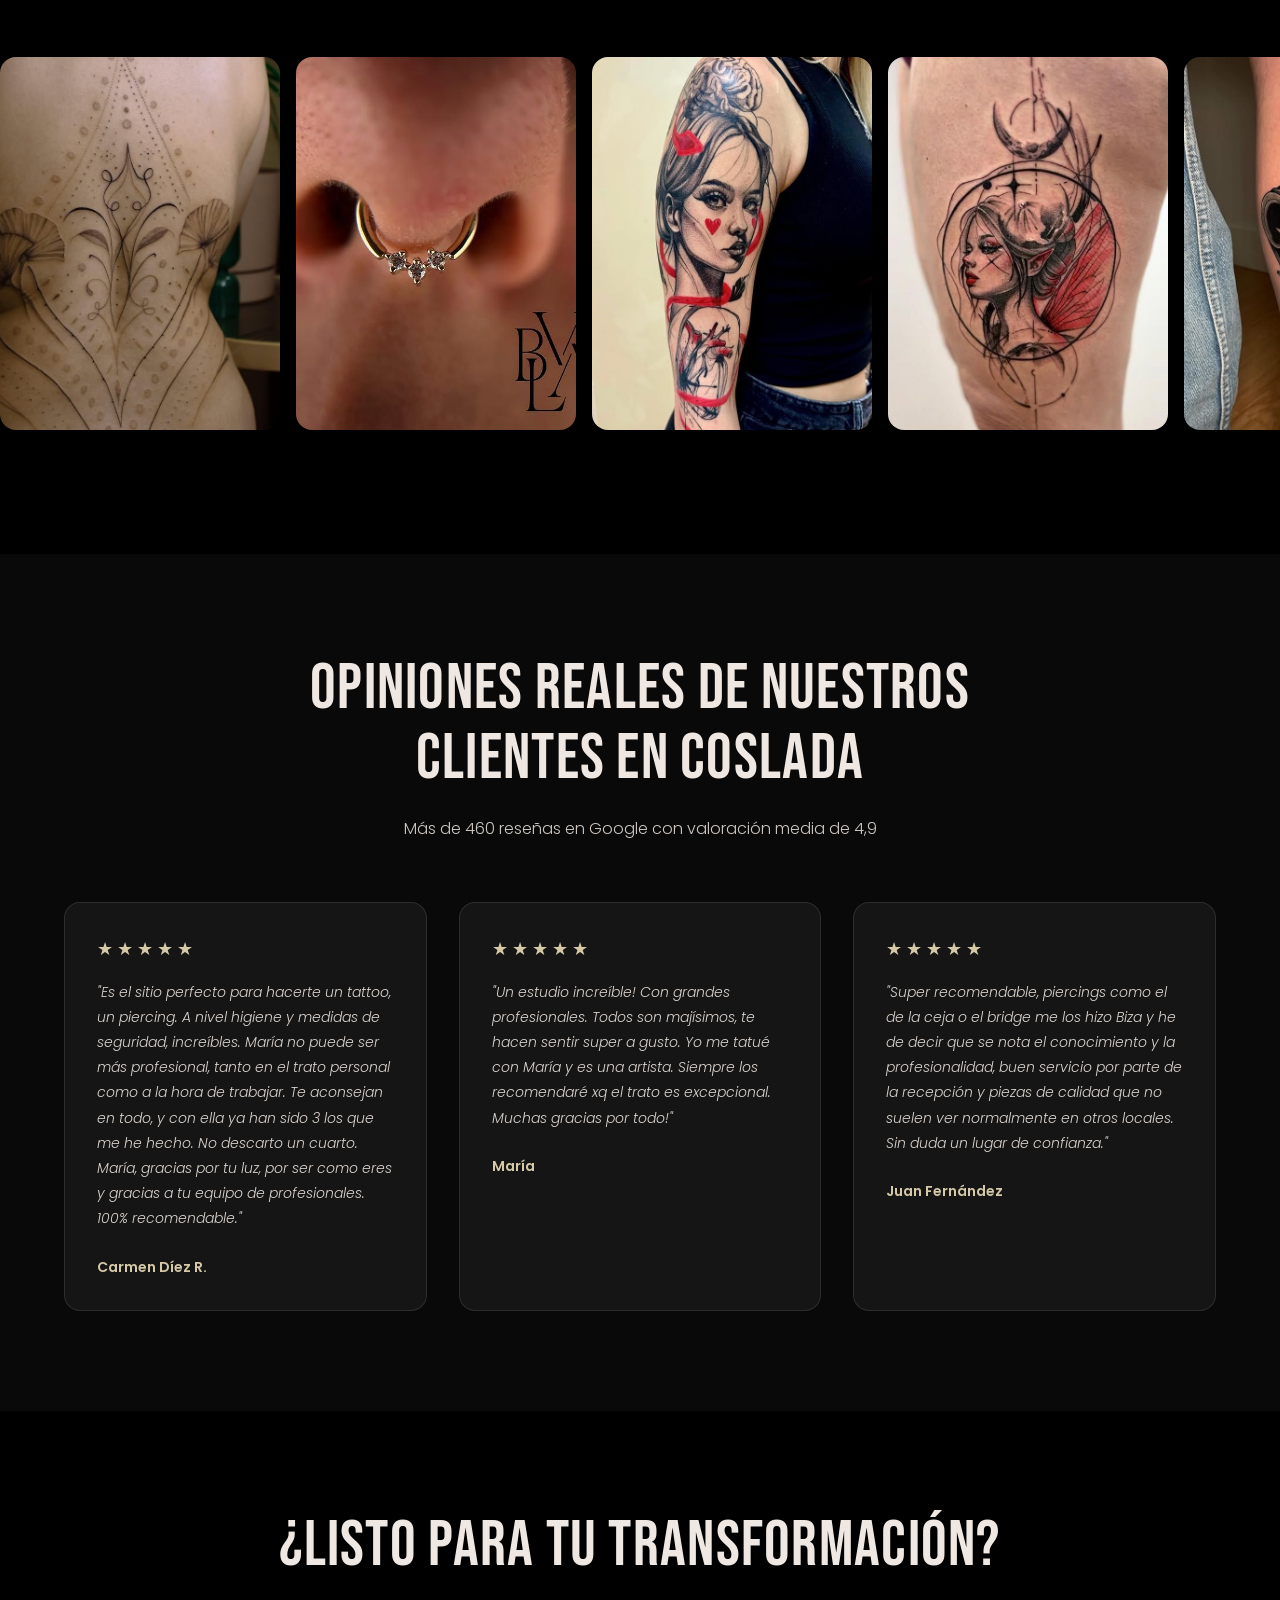
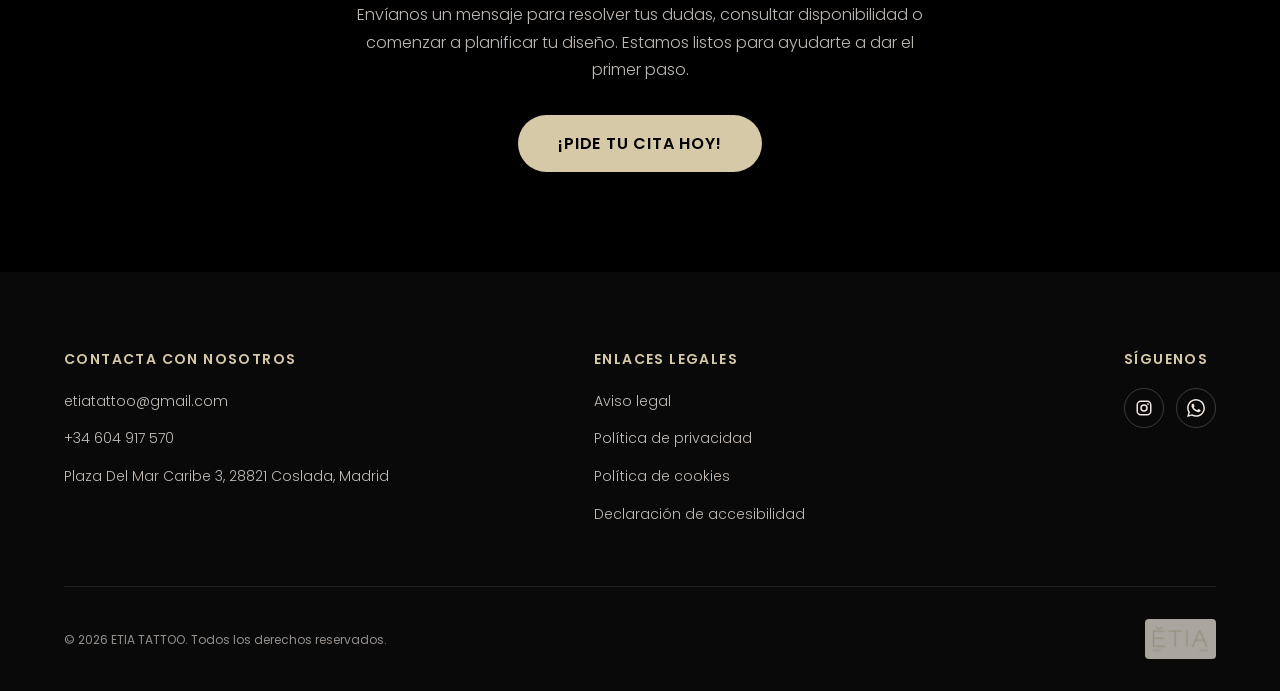
==== commit 014589fa: "Add Blog link to navigation across all pages Co-Authored-By: Claude <noreply@anthropic.com>" ====
--- a/index.html
+++ b/index.html
@@ -3,6 +3,9 @@
 <head>
   <meta charset="UTF-8">
   <meta name="viewport" content="width=device-width, initial-scale=1.0">
+  <link rel="icon" type="image/png" sizes="32x32" href="/favicon-32x32.png">
+  <link rel="icon" type="image/png" sizes="16x16" href="/favicon-16x16.png">
+  <link rel="apple-touch-icon" sizes="180x180" href="/apple-touch-icon.png">
   <title>ETIA TATTOO: Tatuajes y Piercings en Madrid y Coslada</title>
   <meta name="description" content="Estudio de tatuajes y piercings en Coslada, Madrid. ETIA TATTOO ofrece diseños personalizados y perforaciones seguras con artistas expertos. Agenda tu cita hoy.">
   <meta name="keywords" content="Tatuador Madrid, Piercing Coslada, Estudio de arte corporal, Tatuajes personalizados, Perforaciones seguras">
@@ -17,28 +20,29 @@
   <!-- HEADER -->
   <header class="header">
     <div class="header__inner">
-      <a href="index.html" class="header__logo">
+      <a href="/" class="header__logo">
         <img src="assets/images/logo.jpg" alt="Logo Etia Tattoo">
       </a>
       <nav class="nav">
         <ul class="nav__list">
-          <li class="nav__item"><a href="index.html" class="nav__link nav__link--active">Inicio</a></li>
-          <li class="nav__item"><a href="sobre-nosotros.html" class="nav__link">Sobre Nosotros</a></li>
+          <li class="nav__item"><a href="/" class="nav__link nav__link--active">Inicio</a></li>
+          <li class="nav__item"><a href="sobre-nosotros" class="nav__link">Sobre Nosotros</a></li>
           <li class="nav__item nav__item--dropdown">
             <a href="#" class="nav__link">Servicios</a>
             <div class="nav__dropdown">
-              <a href="tatuajes.html">Tattoos</a>
-              <a href="piercing.html">Piercing</a>
+              <a href="tatuajes">Tattoos</a>
+              <a href="piercing">Piercing</a>
             </div>
           </li>
-          <li class="nav__item"><a href="contacto.html" class="nav__link">Contacto</a></li>
+          <li class="nav__item"><a href="blog" class="nav__link">Blog</a></li>
+          <li class="nav__item"><a href="contacto" class="nav__link">Contacto</a></li>
         </ul>
         <a href="tel:+34604917570" class="btn btn--primary">
           <svg viewBox="0 0 24 24"><path d="M6.62 10.79a15.05 15.05 0 006.59 6.59l2.2-2.2a1 1 0 011.01-.24 11.72 11.72 0 003.66.59 1 1 0 011 1v3.59a1 1 0 01-1 1A17 17 0 013 4a1 1 0 011-1h3.59a1 1 0 011 1 11.72 11.72 0 00.59 3.66 1 1 0 01-.24 1.01l-2.32 2.12z"/></svg>
           Llamar ahora
         </a>
       </nav>
-      <button class="hamburger" aria-label="Abrir menú" onclick="document.querySelector('.mobile-nav').classList.add('active')">
+      <button class="hamburger" aria-label="Abrir menú" onclick="this.classList.toggle('active'); document.querySelector('.mobile-nav').classList.toggle('active')">
         <span></span><span></span><span></span>
       </button>
     </div>
@@ -46,12 +50,13 @@
 
   <!-- MOBILE NAV -->
   <div class="mobile-nav">
-    <button class="mobile-nav__close" aria-label="Cerrar menú" onclick="this.parentElement.classList.remove('active')">&times;</button>
-    <a href="index.html" onclick="this.parentElement.classList.remove('active')">Inicio</a>
-    <a href="sobre-nosotros.html" onclick="this.parentElement.classList.remove('active')">Sobre Nosotros</a>
-    <a href="tatuajes.html" onclick="this.parentElement.classList.remove('active')">Tattoos</a>
-    <a href="piercing.html" onclick="this.parentElement.classList.remove('active')">Piercing</a>
-    <a href="contacto.html" onclick="this.parentElement.classList.remove('active')">Contacto</a>
+    <button class="mobile-nav__close" aria-label="Cerrar menú" onclick="this.parentElement.classList.remove('active'); document.querySelector('.hamburger').classList.remove('active')">&times;</button>
+    <a href="/" onclick="this.parentElement.classList.remove('active'); document.querySelector('.hamburger').classList.remove('active')">Inicio</a>
+    <a href="sobre-nosotros" onclick="this.parentElement.classList.remove('active'); document.querySelector('.hamburger').classList.remove('active')">Sobre Nosotros</a>
+    <a href="tatuajes" onclick="this.parentElement.classList.remove('active'); document.querySelector('.hamburger').classList.remove('active')">Tattoos</a>
+    <a href="piercing" onclick="this.parentElement.classList.remove('active'); document.querySelector('.hamburger').classList.remove('active')">Piercing</a>
+    <a href="blog" onclick="this.parentElement.classList.remove('active'); document.querySelector('.hamburger').classList.remove('active')">Blog</a>
+    <a href="contacto" onclick="this.parentElement.classList.remove('active'); document.querySelector('.hamburger').classList.remove('active')">Contacto</a>
     <a href="tel:+34604917570" class="btn btn--primary" style="margin-top:16px">Llamar ahora</a>
   </div>
 
@@ -66,7 +71,7 @@
       <p class="hero__subtitle">Tatuajes y Piercings en Madrid</p>
       <p class="hero__text">Con un equipo de artistas apasionados, garantizamos una experiencia excepcional, creativa y profesional.</p>
       <div class="hero__actions">
-        <a href="contacto.html" class="btn btn--primary btn--large">Pide tu Cita</a>
+        <a href="contacto" class="btn btn--primary btn--large">Pide tu Cita</a>
       </div>
       <div class="hero__social">
         <a href="https://instagram.com/etia.tattoo" target="_blank" rel="noopener" aria-label="Instagram">
@@ -93,14 +98,14 @@
       </div>
 
       <div class="services">
-        <a href="tatuajes.html" class="service-card">
+        <a href="tatuajes" class="service-card">
           <img src="assets/images/tattoo-20.jpg" alt="Tatuaje Etia Tattoo">
           <div class="service-card__overlay">
             <h3 class="service-card__title">Tattoo</h3>
             <p class="service-card__text">Diseños 100% personalizados y únicos para cada cliente</p>
           </div>
         </a>
-        <a href="piercing.html" class="service-card">
+        <a href="piercing" class="service-card">
           <img src="assets/images/piercing-card.jpg" alt="Piercing Etia Tattoo">
           <div class="service-card__overlay">
             <h3 class="service-card__title">Piercing</h3>
@@ -228,10 +233,10 @@
         <div>
           <h4 class="footer__heading">Enlaces legales</h4>
           <ul class="footer__list">
-            <li><a href="aviso-legal.html">Aviso legal</a></li>
-            <li><a href="politica-de-privacidad.html">Política de privacidad</a></li>
-            <li><a href="politica-de-cookies.html">Política de cookies</a></li>
-            <li><a href="declaracion-de-accesibilidad.html">Declaración de accesibilidad</a></li>
+            <li><a href="aviso-legal">Aviso legal</a></li>
+            <li><a href="politica-de-privacidad">Política de privacidad</a></li>
+            <li><a href="politica-de-cookies">Política de cookies</a></li>
+            <li><a href="declaracion-de-accesibilidad">Declaración de accesibilidad</a></li>
           </ul>
         </div>
         <div>
--- a/styles.css
+++ b/styles.css
@@ -1072,6 +1072,150 @@
 }
 
 /* ========================================
+   BLOG
+   ======================================== */
+.blog-grid {
+  display: grid;
+  grid-template-columns: repeat(2, 1fr);
+  gap: 32px;
+}
+
+.blog-card {
+  background: var(--dark-bg);
+  border-radius: var(--radius);
+  overflow: hidden;
+  transition: transform 0.3s;
+}
+
+.blog-card:hover {
+  transform: translateY(-4px);
+}
+
+.blog-card__image {
+  aspect-ratio: 16/9;
+  overflow: hidden;
+}
+
+.blog-card__image img {
+  width: 100%;
+  height: 100%;
+  object-fit: cover;
+  transition: transform 0.5s;
+}
+
+.blog-card:hover .blog-card__image img {
+  transform: scale(1.05);
+}
+
+.blog-card__body {
+  padding: 24px;
+}
+
+.blog-card__date {
+  font-size: 13px;
+  font-weight: 300;
+  color: var(--gold);
+  margin-bottom: 8px;
+}
+
+.blog-card__title {
+  font-size: 24px;
+  text-transform: uppercase;
+  color: var(--cream);
+  margin-bottom: 12px;
+}
+
+.blog-card__excerpt {
+  font-size: 14px;
+  font-weight: 300;
+  line-height: 1.7;
+  color: var(--cream);
+  opacity: 0.8;
+  margin-bottom: 16px;
+}
+
+.blog-card__link {
+  font-size: 14px;
+  font-weight: 600;
+  color: var(--gold);
+  text-transform: uppercase;
+  letter-spacing: 0.05em;
+}
+
+.blog-card__link:hover {
+  color: var(--brown);
+}
+
+/* Blog Article */
+.blog-article {
+  max-width: 800px;
+  margin: 0 auto;
+  padding: 80px 24px;
+}
+
+.blog-article__meta {
+  display: flex;
+  align-items: center;
+  gap: 16px;
+  margin-bottom: 32px;
+  font-size: 14px;
+  font-weight: 300;
+  color: var(--gold);
+}
+
+.blog-article__featured-image {
+  border-radius: var(--radius);
+  overflow: hidden;
+  margin-bottom: 40px;
+}
+
+.blog-article__featured-image img {
+  width: 100%;
+  height: auto;
+  aspect-ratio: 16/9;
+  object-fit: cover;
+}
+
+.blog-article h2 {
+  font-size: clamp(24px, 3vw, 32px);
+  text-transform: uppercase;
+  margin: 40px 0 16px;
+  color: var(--brown);
+}
+
+.blog-article h3 {
+  font-size: clamp(20px, 2.5vw, 26px);
+  text-transform: uppercase;
+  margin: 32px 0 12px;
+  color: var(--charcoal);
+}
+
+.blog-article p {
+  font-size: 15px;
+  font-weight: 300;
+  line-height: 1.8;
+  margin-bottom: 16px;
+}
+
+.blog-article ul {
+  margin-bottom: 16px;
+  padding-left: 24px;
+}
+
+.blog-article li {
+  list-style: disc;
+  font-size: 15px;
+  font-weight: 300;
+  line-height: 1.8;
+  margin-bottom: 8px;
+}
+
+.blog-article a {
+  color: var(--brown);
+  text-decoration: underline;
+}
+
+/* ========================================
    RESPONSIVE
    ======================================== */
 @media (max-width: 1024px) {
@@ -1149,6 +1293,14 @@
   .page-hero {
     padding: 120px 0 60px;
   }
+
+  .blog-grid {
+    grid-template-columns: 1fr;
+  }
+
+  .blog-article {
+    padding: 60px 24px;
+  }
 }
 
 @media (max-width: 480px) {
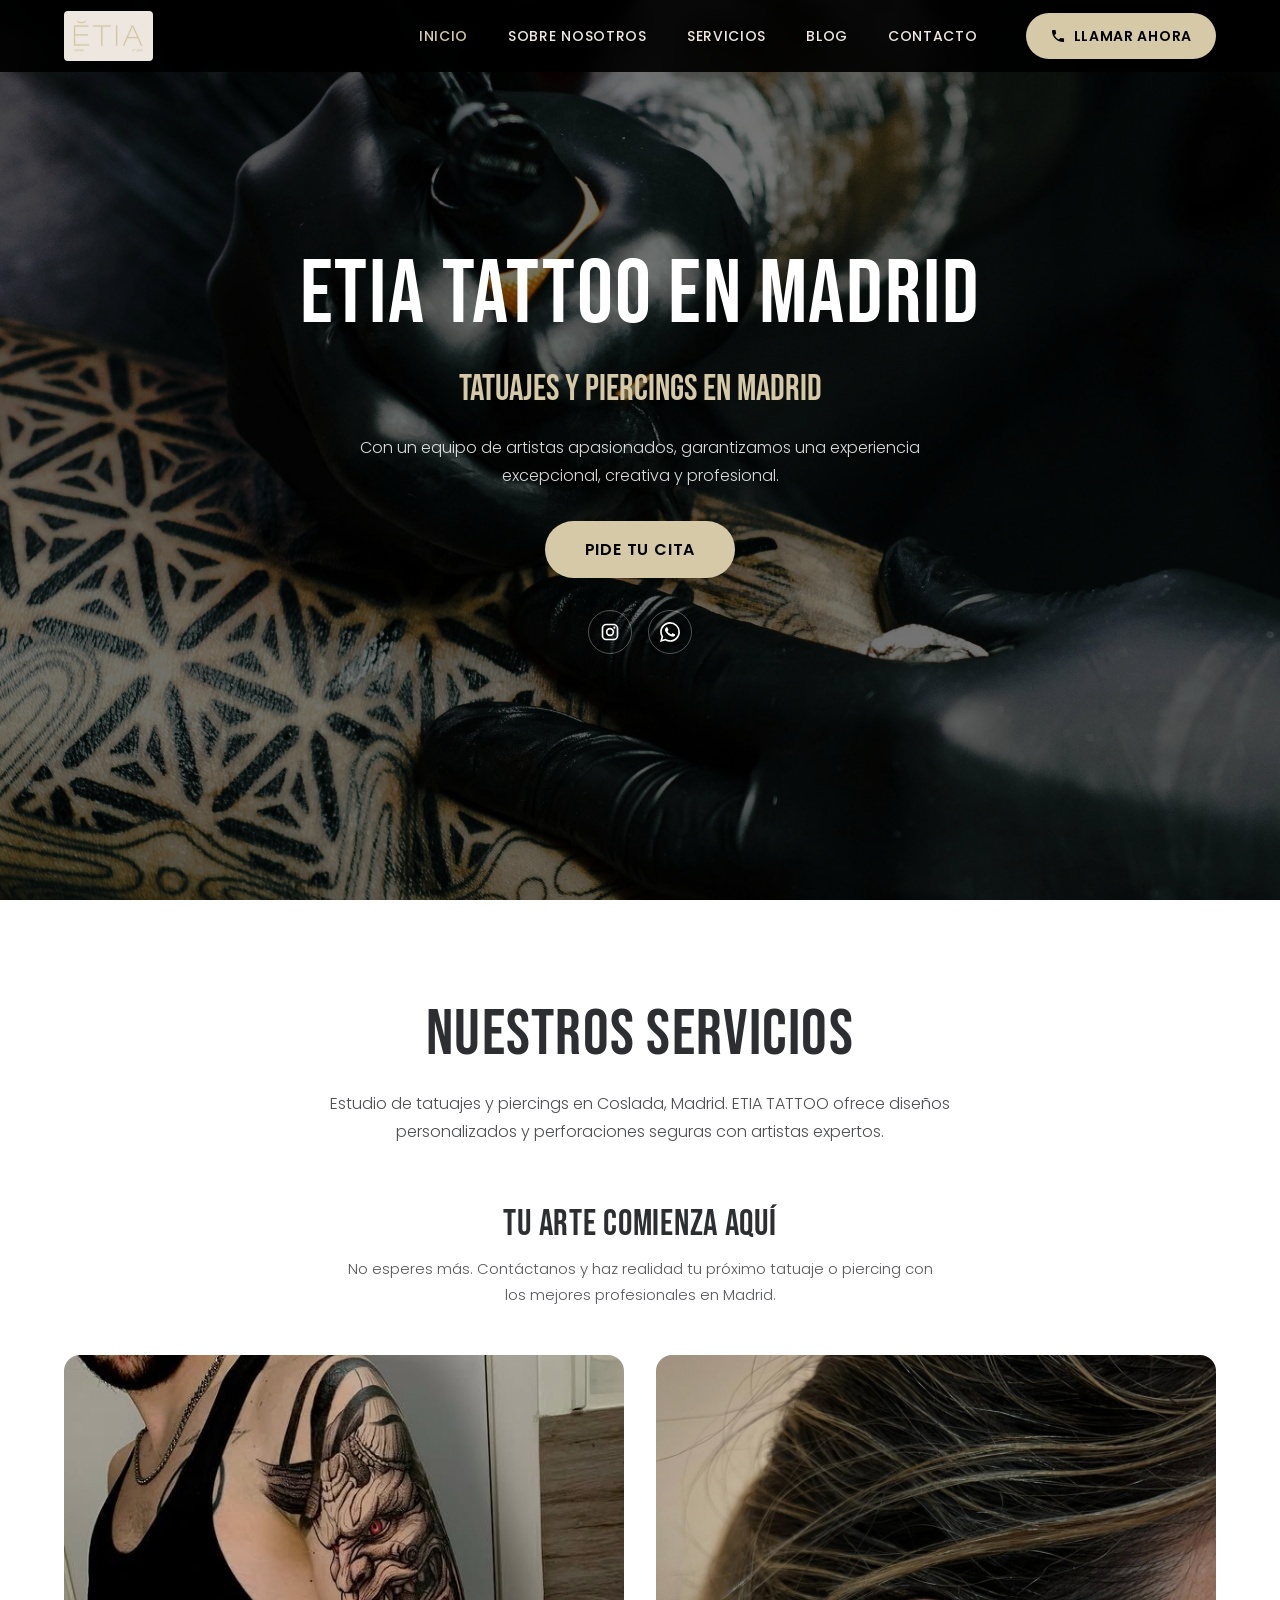
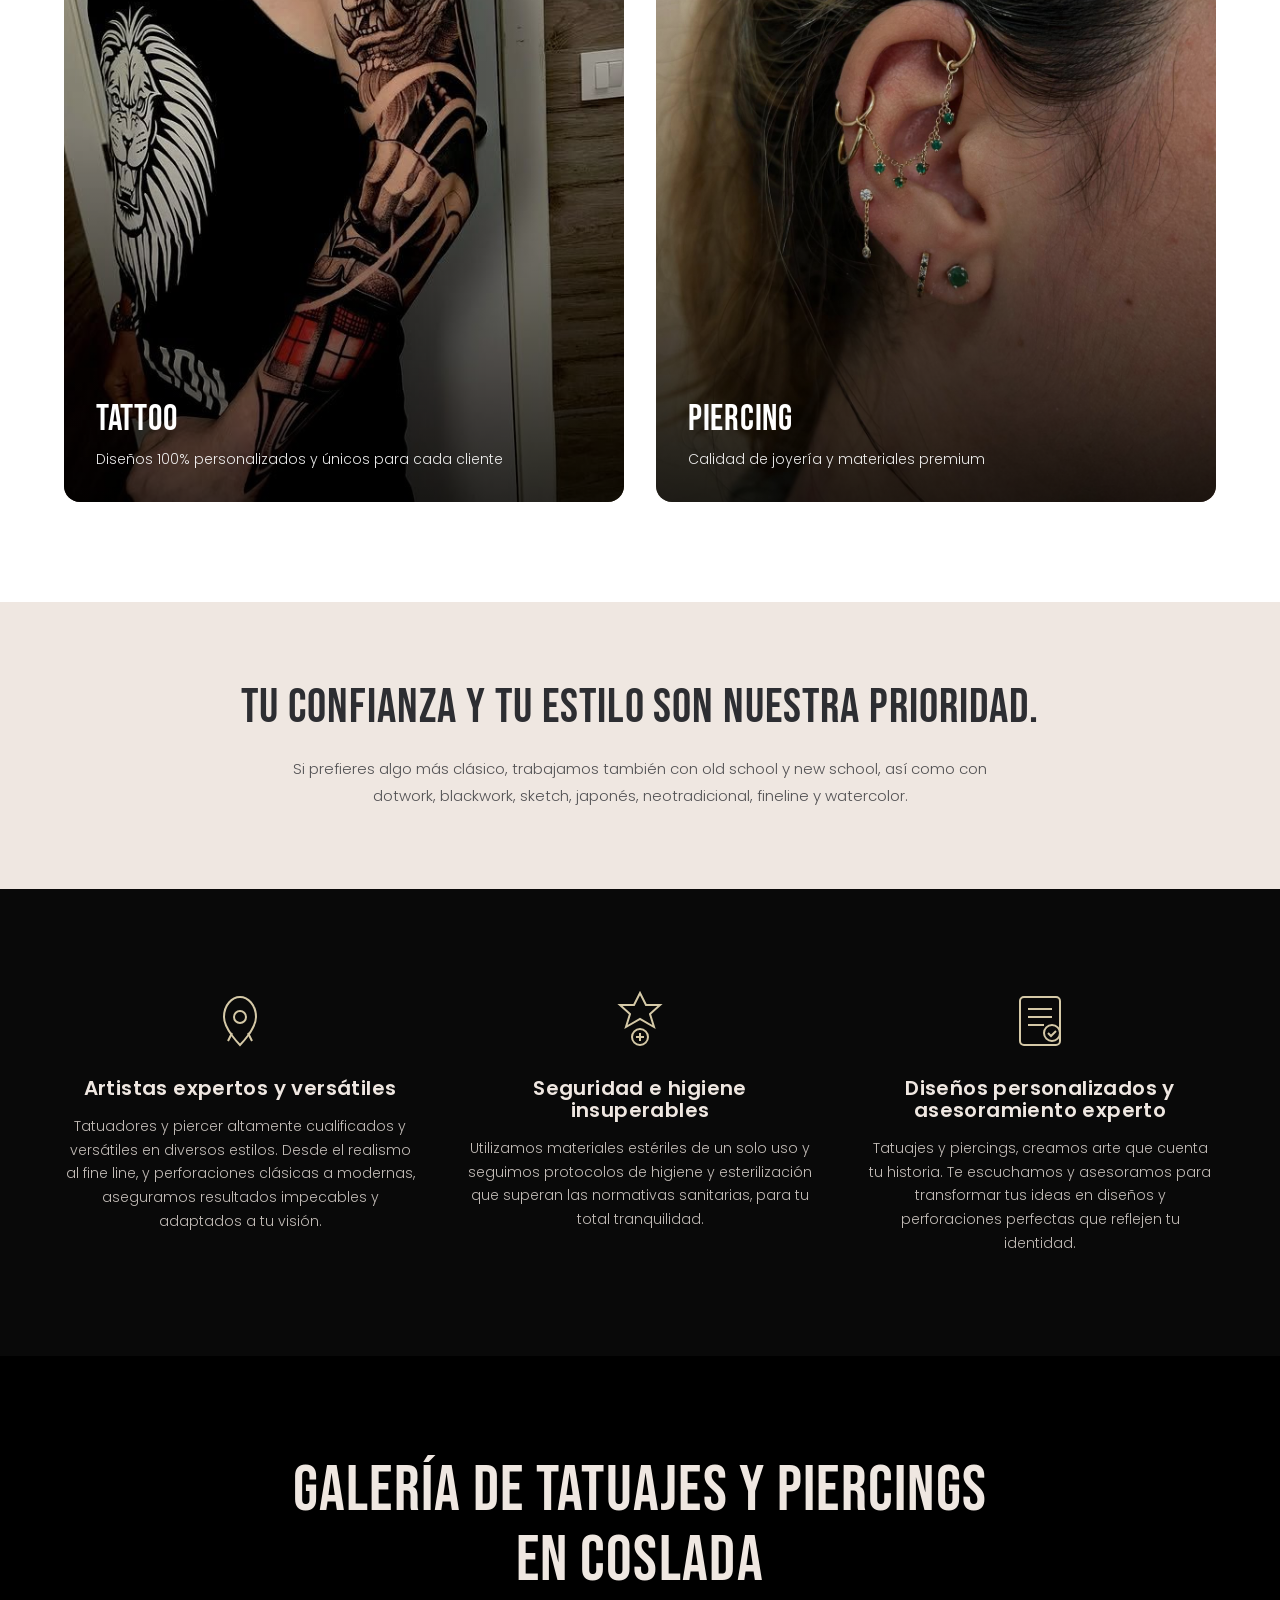
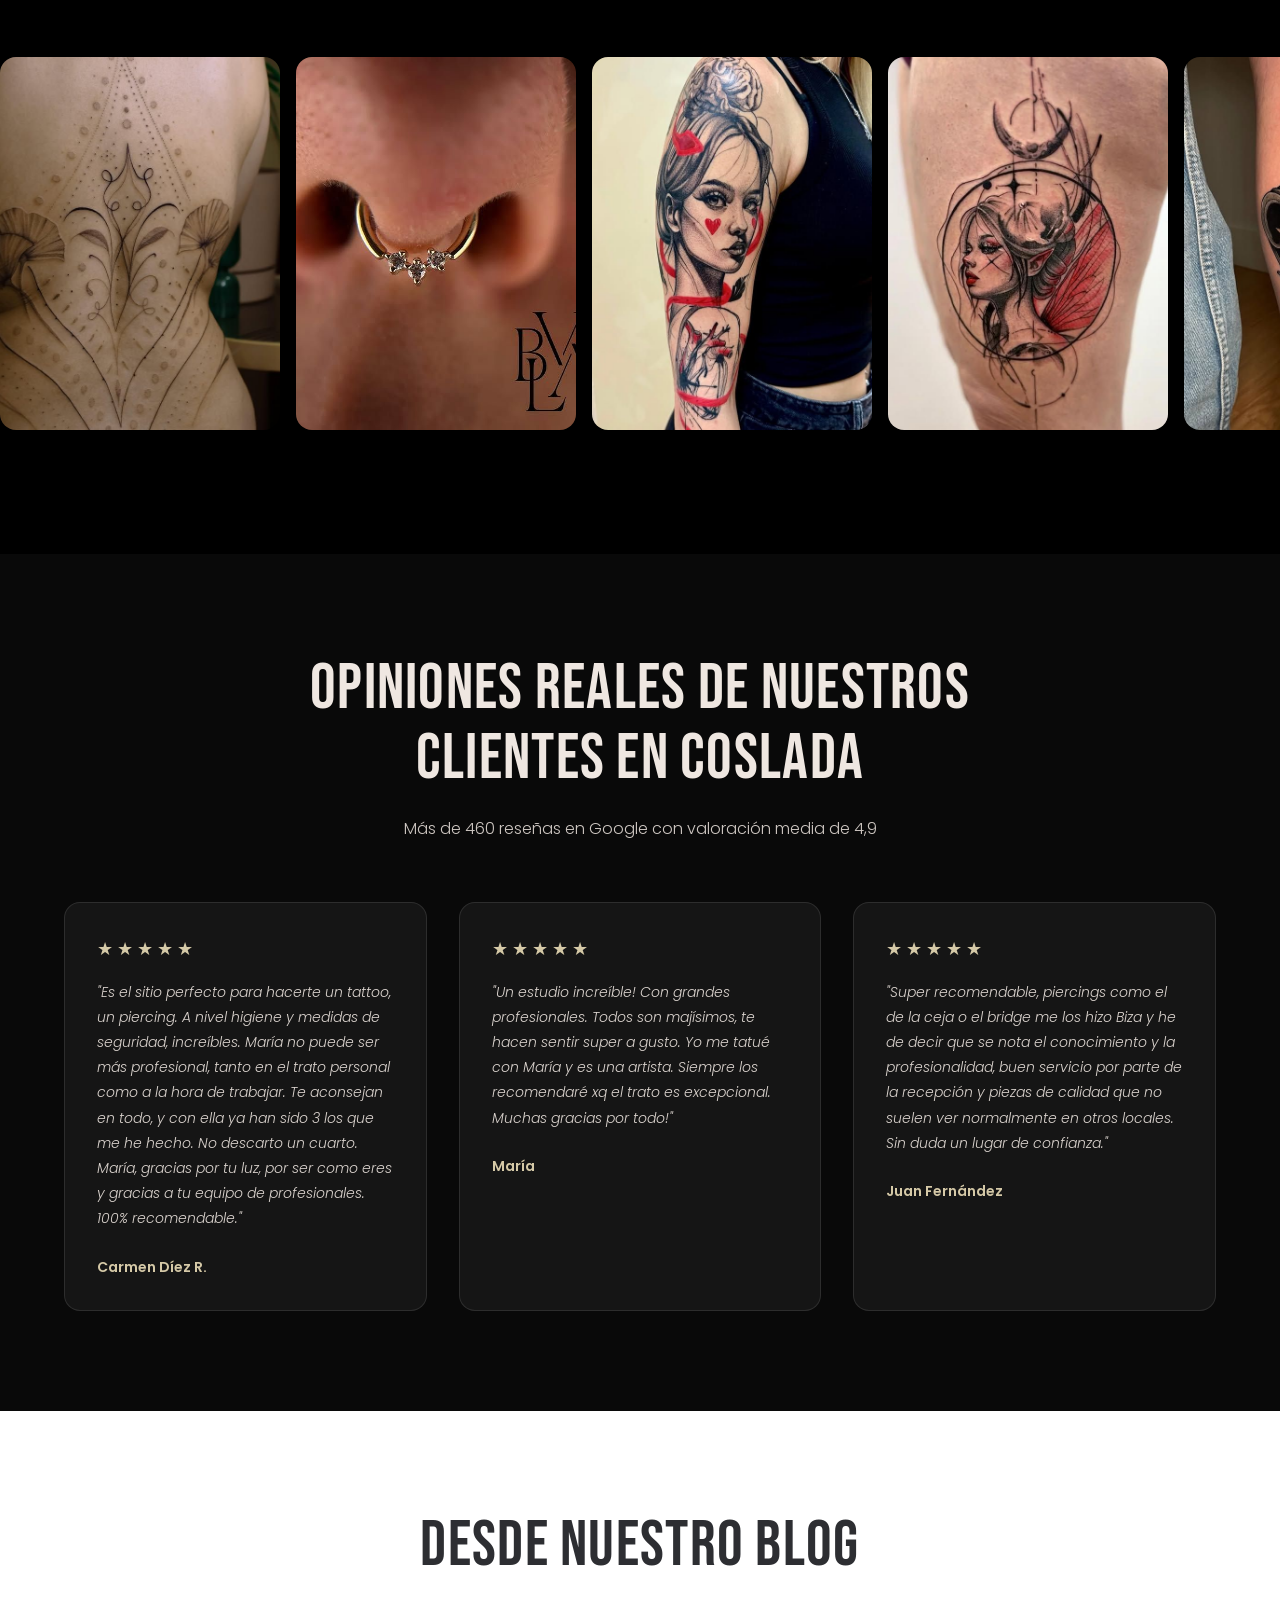
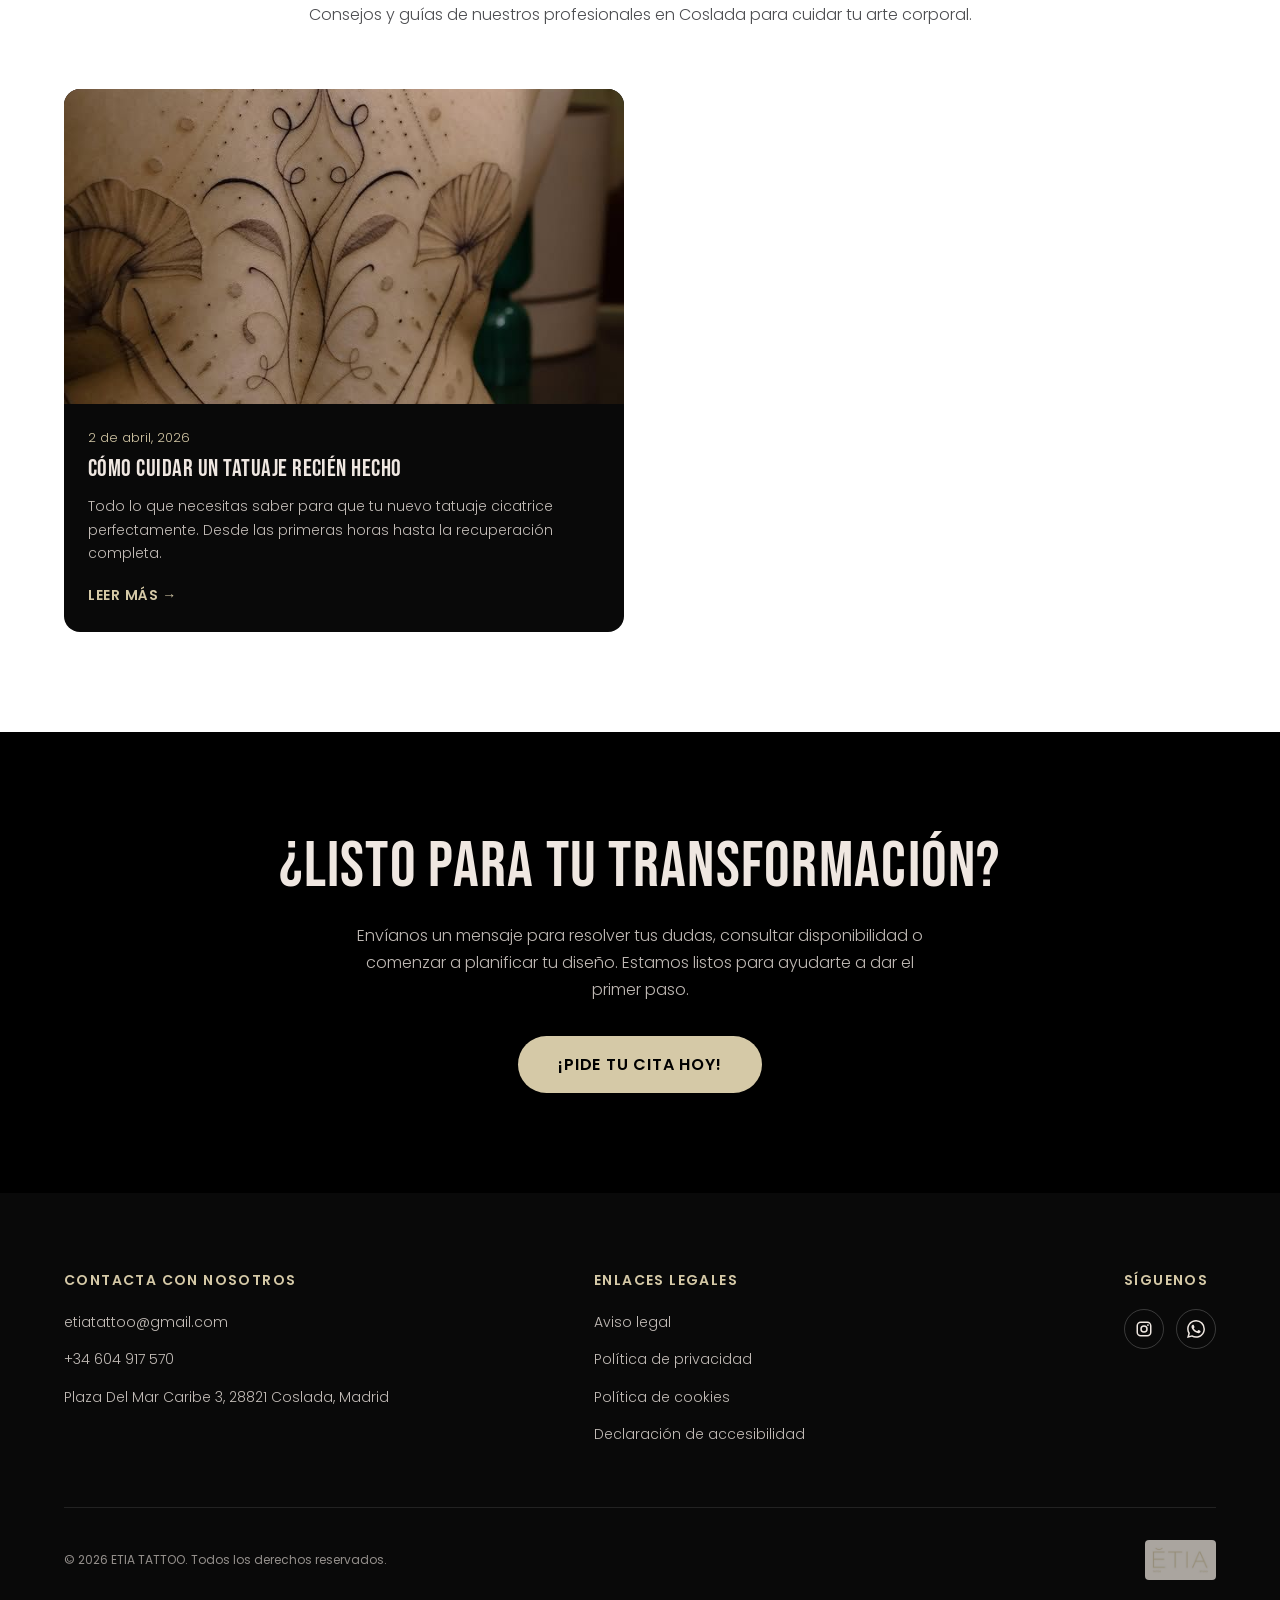
==== commit 70915343: "Add SEO optimization, sitemap, FAQ schema, and blog refinements - Add sitemap.xml with all 11 pages " ====
--- a/index.html
+++ b/index.html
@@ -12,7 +12,7 @@
   <meta property="og:type" content="website">
   <meta property="og:title" content="ETIA TATTOO: Tatuajes y Piercings en Madrid y Coslada">
   <meta property="og:description" content="Estudio de tatuajes y piercings en Coslada, Madrid. Diseños personalizados y perforaciones seguras.">
-  <meta property="og:image" content="assets/images/og-image.jpg">
+  <meta property="og:image" content="https://etia.vercel.app/assets/images/og-image.jpg">
   <link rel="stylesheet" href="styles.css">
 </head>
 <body>
@@ -209,6 +209,29 @@
     </div>
   </section>
 
+  <!-- BLOG -->
+  <section class="section">
+    <div class="container">
+      <div class="section__header">
+        <h2 class="section__title">Desde Nuestro Blog</h2>
+        <p class="section__subtitle">Consejos y guías de nuestros profesionales en Coslada para cuidar tu arte corporal.</p>
+      </div>
+      <div class="blog-grid">
+        <a href="blog/como-cuidar-un-tatuaje-recien-hecho" class="blog-card">
+          <div class="blog-card__image">
+            <img src="assets/images/tattoo-38.jpg" alt="Cuidados de un tatuaje recién hecho">
+          </div>
+          <div class="blog-card__body">
+            <p class="blog-card__date"><time datetime="2026-04-02">2 de abril, 2026</time></p>
+            <h3 class="blog-card__title">Cómo Cuidar un Tatuaje Recién Hecho</h3>
+            <p class="blog-card__excerpt">Todo lo que necesitas saber para que tu nuevo tatuaje cicatrice perfectamente. Desde las primeras horas hasta la recuperación completa.</p>
+            <span class="blog-card__link">Leer más &rarr;</span>
+          </div>
+        </a>
+      </div>
+    </div>
+  </section>
+
   <!-- CTA -->
   <section class="cta">
     <div class="container">
--- a/styles.css
+++ b/styles.css
@@ -1147,10 +1147,22 @@
 }
 
 /* Blog Article */
+.blog-article__back {
+  display: inline-block;
+  font-size: 14px;
+  font-weight: 500;
+  color: var(--brown);
+  margin-bottom: 24px;
+}
+
+.blog-article__back:hover {
+  color: var(--gold);
+}
+
 .blog-article {
-  max-width: 800px;
+  max-width: var(--max-width);
   margin: 0 auto;
-  padding: 80px 24px;
+  padding: 0 24px;
 }
 
 .blog-article__meta {
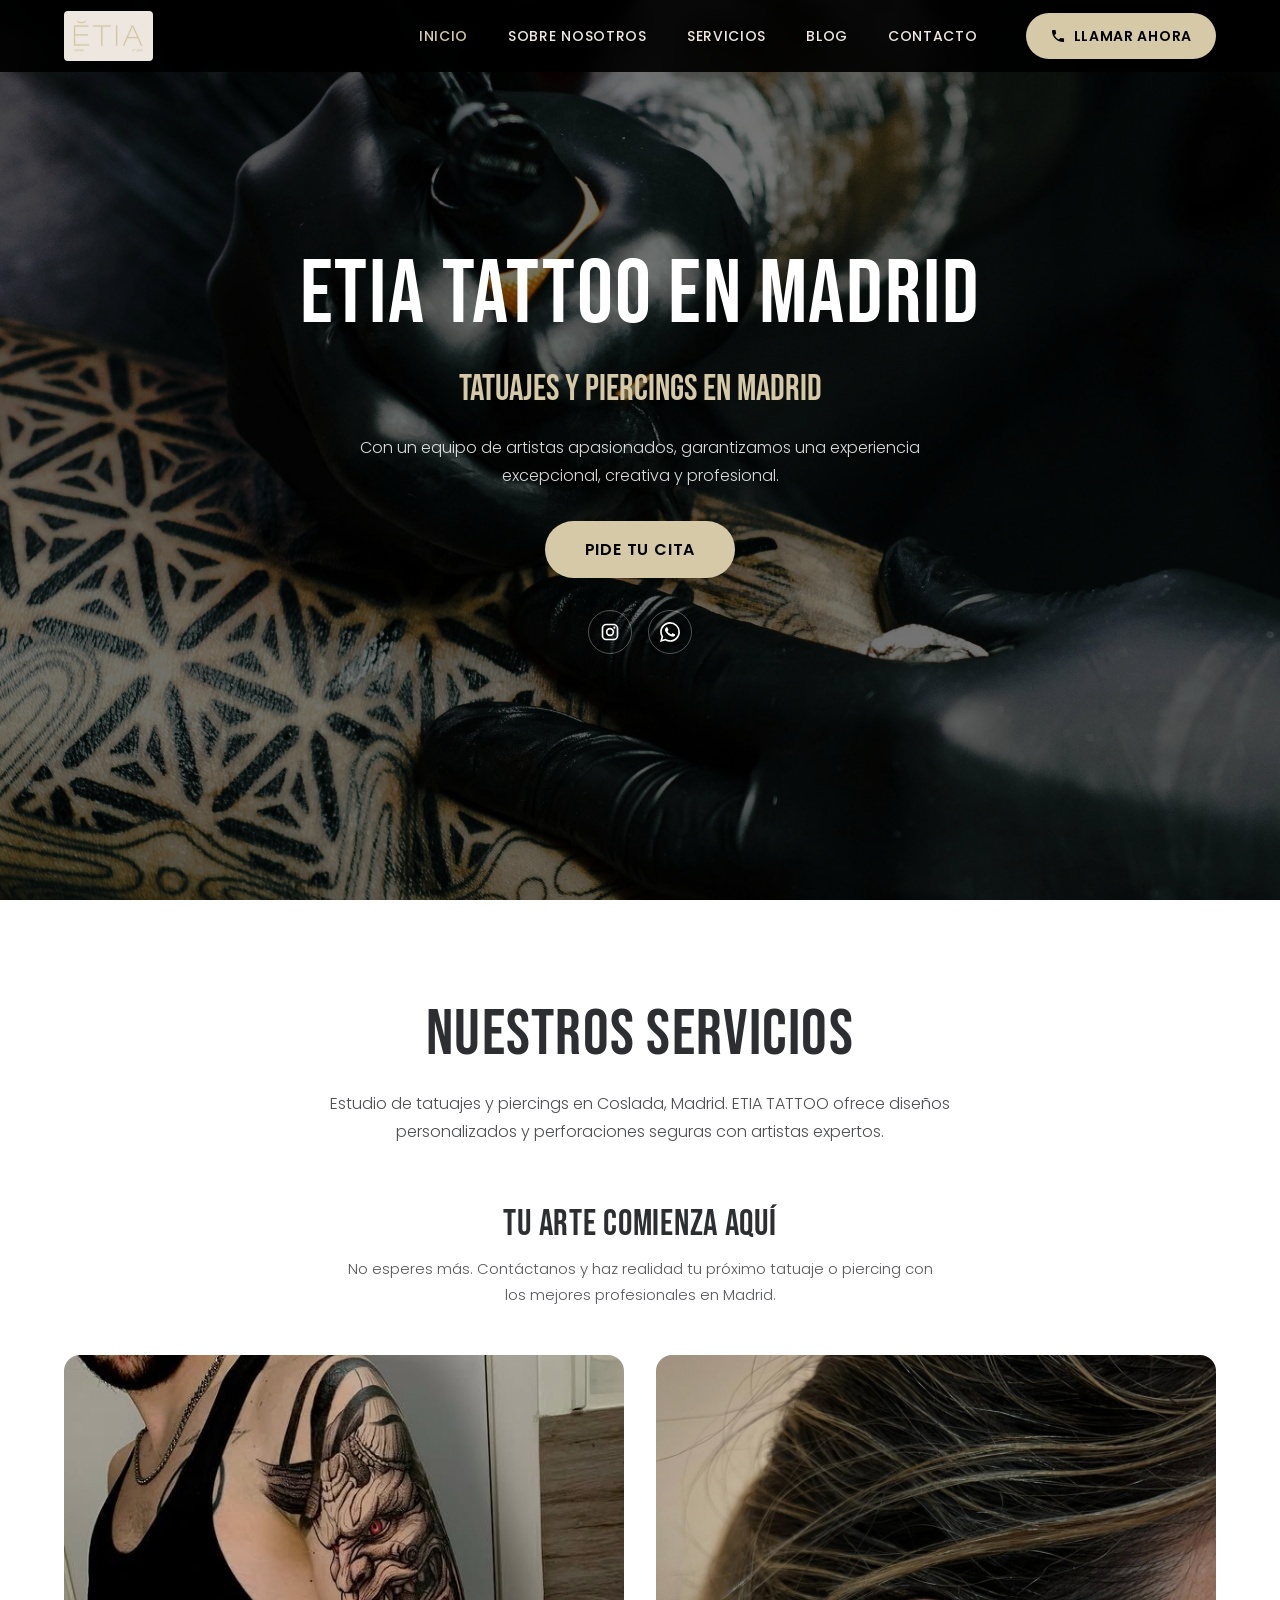
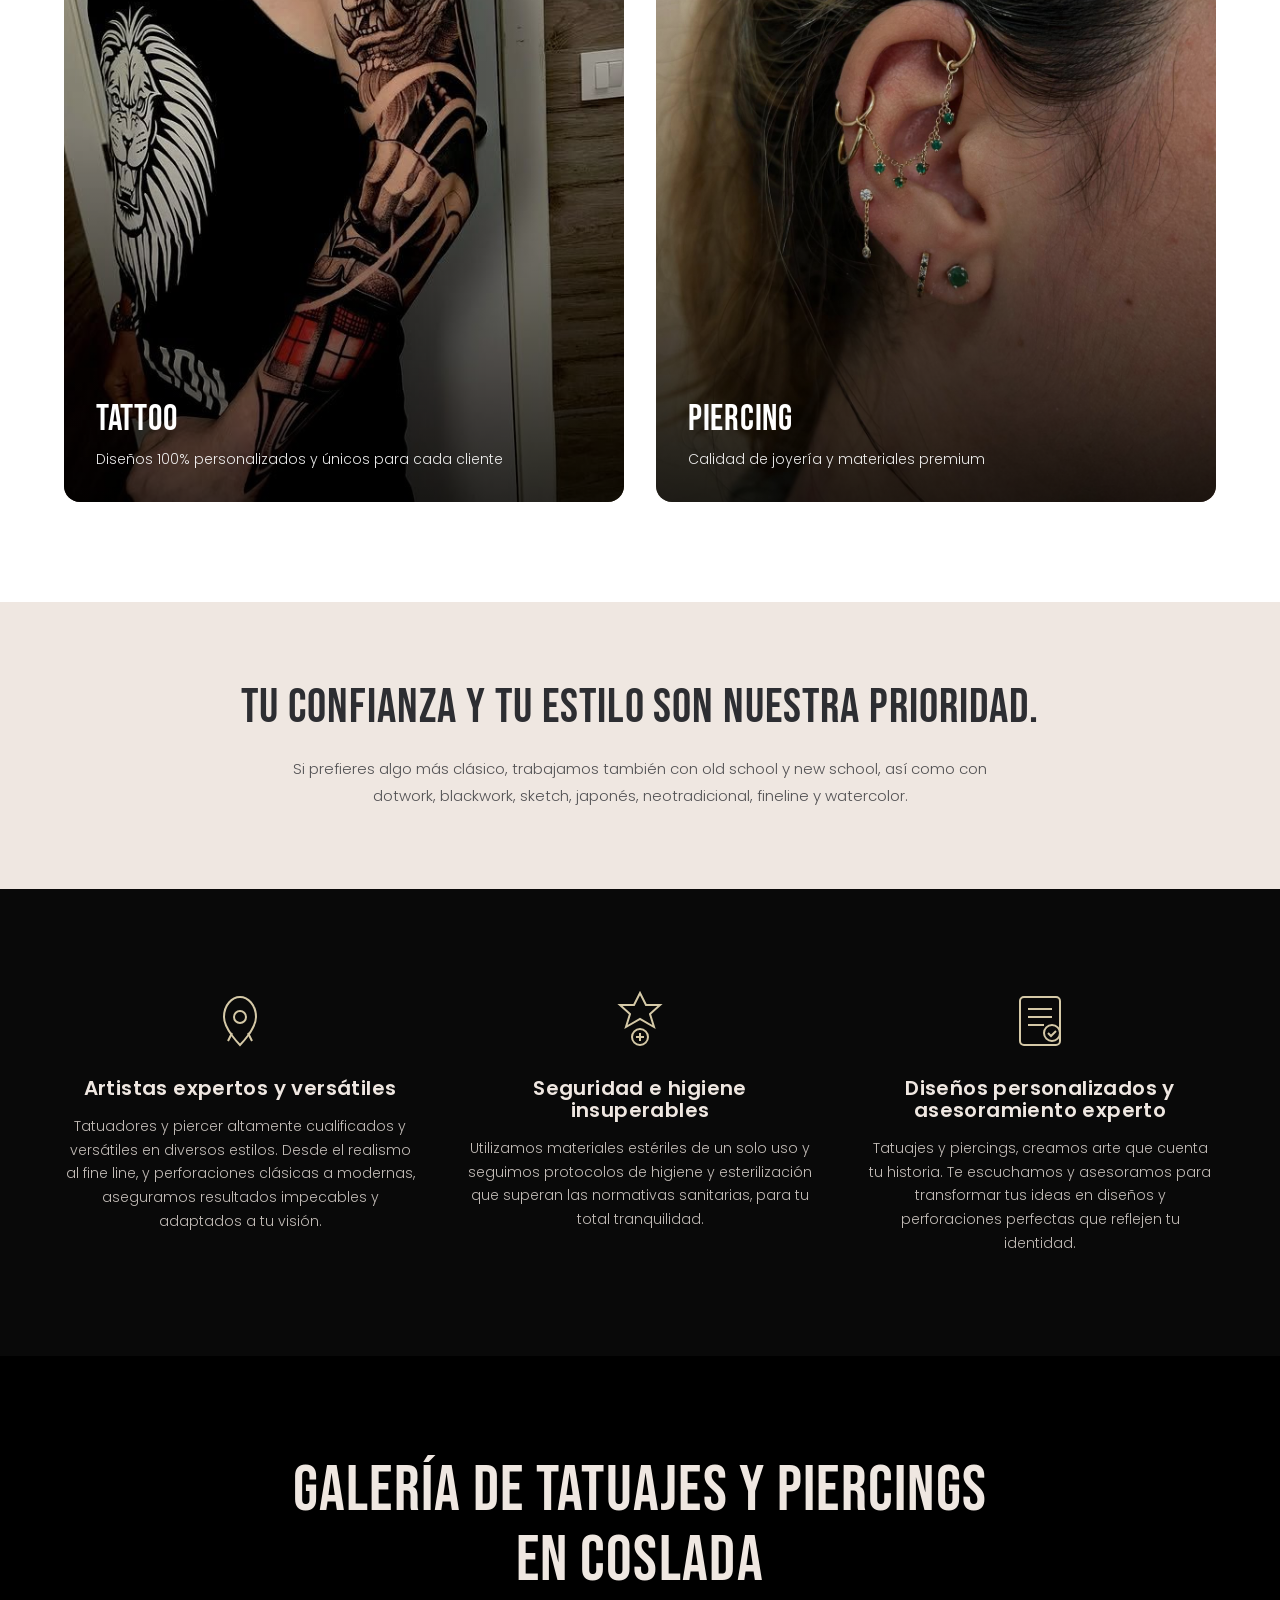
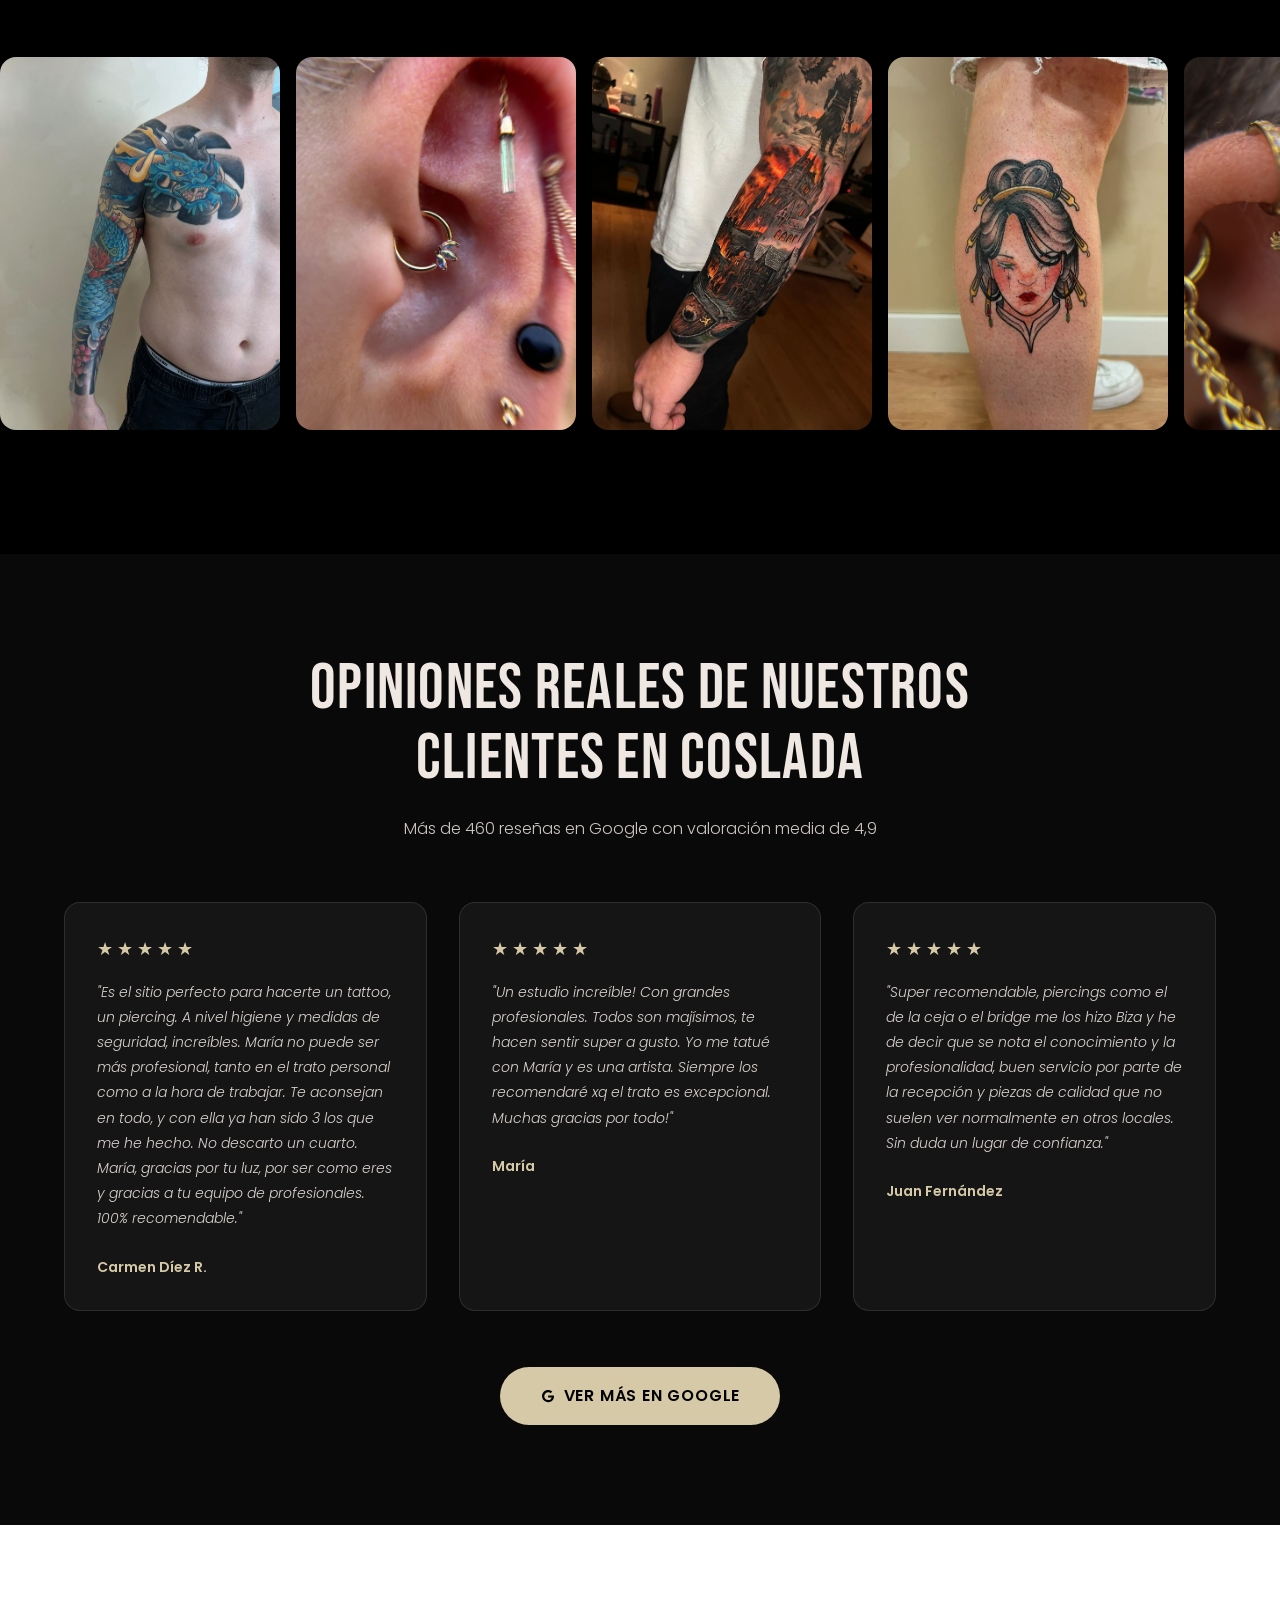
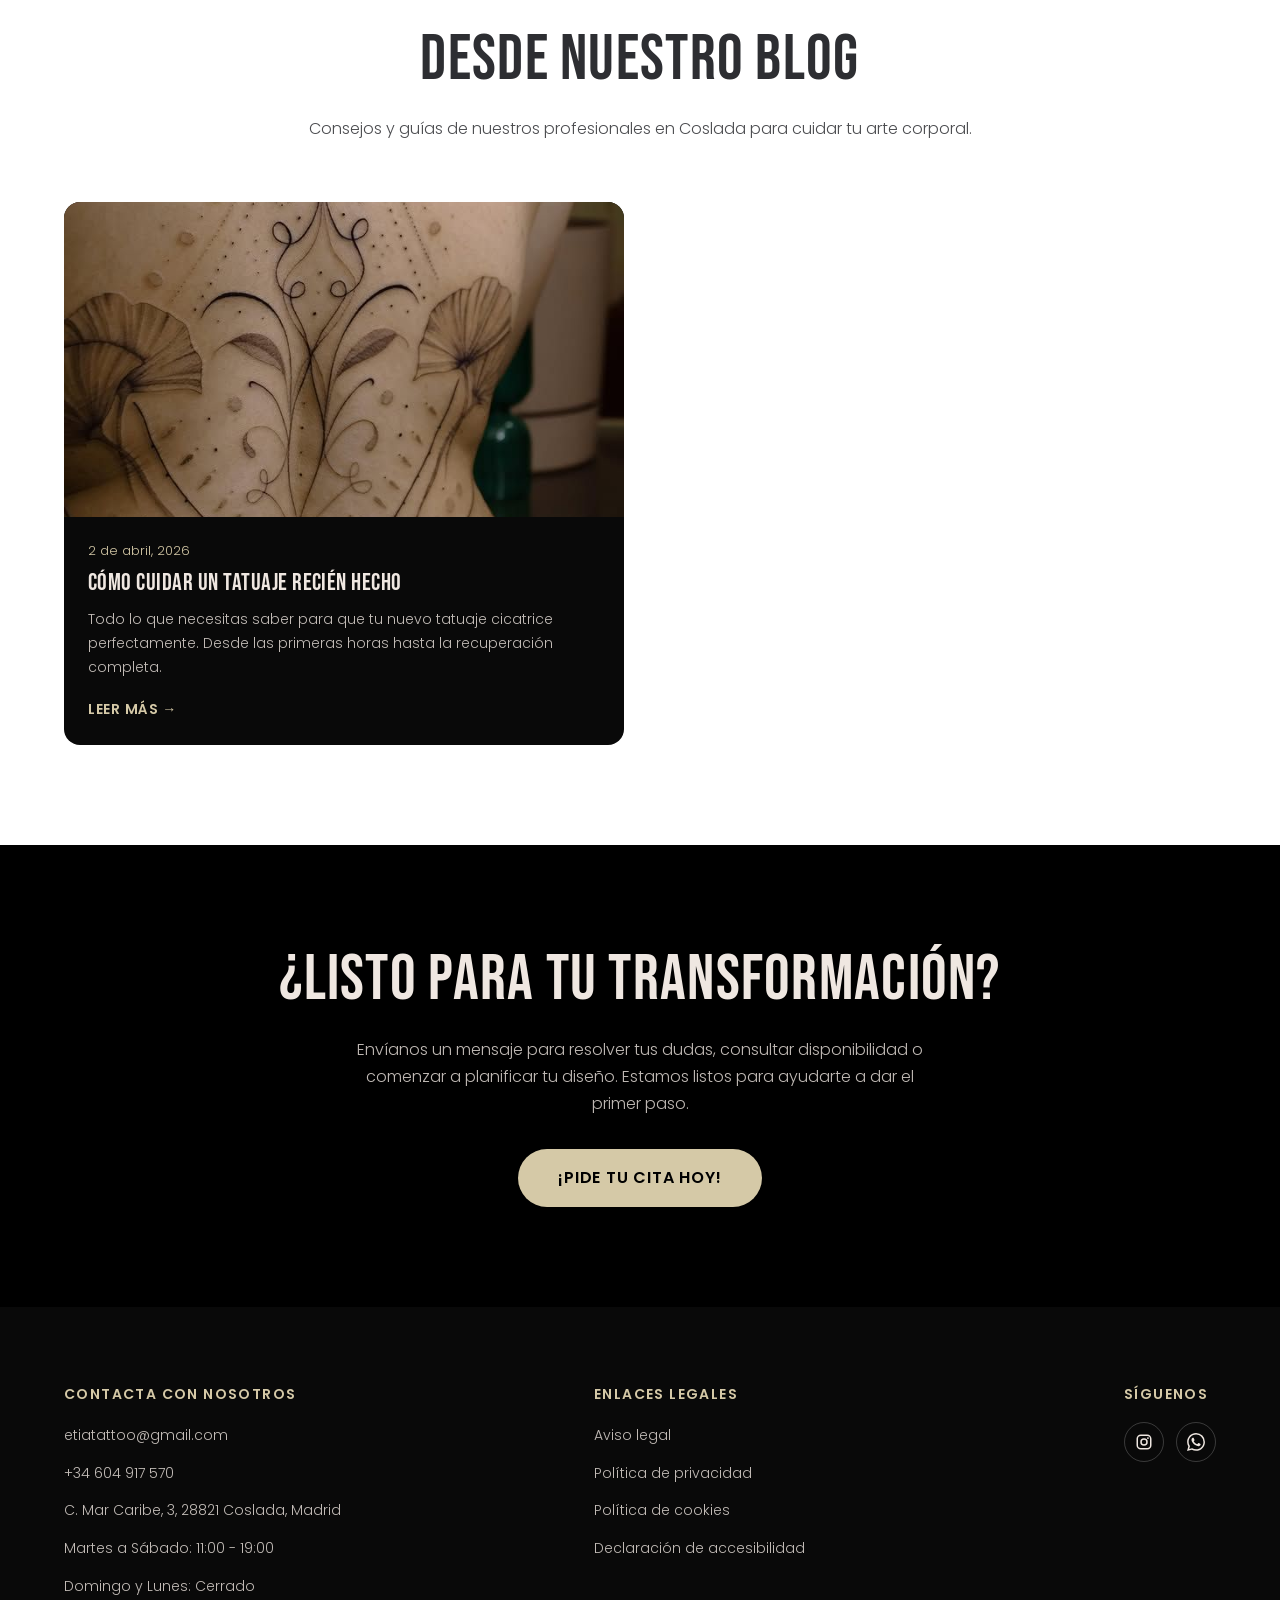
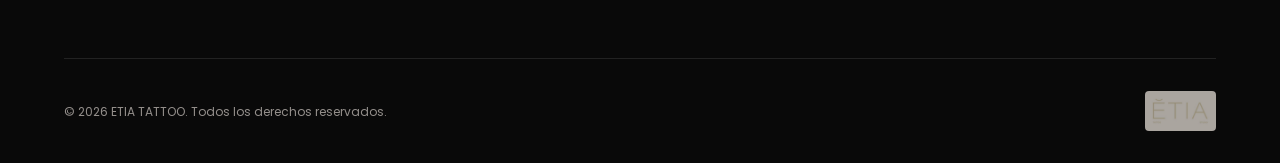
==== commit 8de6eb8e: "Add tattoo and piercing gallery photos, gallery script, robots.txt and page updates Co-Authored-By: " ====
--- a/index.html
+++ b/index.html
@@ -12,8 +12,172 @@
   <meta property="og:type" content="website">
   <meta property="og:title" content="ETIA TATTOO: Tatuajes y Piercings en Madrid y Coslada">
   <meta property="og:description" content="Estudio de tatuajes y piercings en Coslada, Madrid. Diseños personalizados y perforaciones seguras.">
-  <meta property="og:image" content="https://etia.vercel.app/assets/images/og-image.jpg">
+  <meta property="og:image" content="https://www.etiatattoo.com/assets/images/og-image.jpg">
+  <link rel="canonical" href="https://www.etiatattoo.com/">
+  <meta property="og:url" content="https://www.etiatattoo.com/">
   <link rel="stylesheet" href="styles.css">
+  <script type="application/ld+json">
+  {
+    "@context": "https://schema.org",
+    "@graph": [
+      {
+        "@type": [
+          "TattooParlor",
+          "HealthAndBeautyBusiness"
+        ],
+        "@id": "https://www.etiatattoo.com/#business",
+        "name": "ETIA TATTOO",
+        "alternateName": "Étia Tattoo Studio",
+        "description": "Estudio de tatuajes y piercings en Coslada, Madrid. Diseños personalizados y perforaciones seguras con artistas expertos.",
+        "url": "https://www.etiatattoo.com/",
+        "telephone": "+34604917570",
+        "email": "etiatattoo@gmail.com",
+        "image": [
+          "https://www.etiatattoo.com/assets/images/og-image.jpg",
+          "https://www.etiatattoo.com/assets/images/hero-bg.jpeg",
+          "https://www.etiatattoo.com/assets/images/about-hero.jpeg",
+          "https://www.etiatattoo.com/assets/images/tattoo-japones-dragon-koi-manga.jpg",
+          "https://www.etiatattoo.com/assets/images/tattoo-realismo-ciudad-llamas-manga.jpg",
+          "https://www.etiatattoo.com/assets/images/piercing-daith-industrial-oreja.jpg"
+        ],
+        "logo": "https://www.etiatattoo.com/assets/images/logo.jpg",
+        "address": {
+          "@type": "PostalAddress",
+          "streetAddress": "C. Mar Caribe, 3",
+          "addressLocality": "Coslada",
+          "addressRegion": "Madrid",
+          "postalCode": "28821",
+          "addressCountry": "ES"
+        },
+        "geo": {
+          "@type": "GeoCoordinates",
+          "latitude": 40.420201,
+          "longitude": -3.567447
+        },
+        "hasMap": "https://www.google.com/maps/place//data=!4m2!3m1!1s0xd4231385b64e3cd:0x9024bbc218f93c71",
+        "openingHoursSpecification": [
+          {
+            "@type": "OpeningHoursSpecification",
+            "dayOfWeek": [
+              "Tuesday",
+              "Wednesday",
+              "Thursday",
+              "Friday",
+              "Saturday"
+            ],
+            "opens": "11:00",
+            "closes": "19:00"
+          }
+        ],
+        "priceRange": "€€",
+        "currenciesAccepted": "EUR",
+        "paymentAccepted": "Efectivo, Visa, Mastercard",
+        "areaServed": [
+          {
+            "@type": "City",
+            "name": "Coslada"
+          },
+          {
+            "@type": "AdministrativeArea",
+            "name": "Comunidad de Madrid"
+          }
+        ],
+        "sameAs": [
+          "https://www.instagram.com/etia.tattoo/",
+          "https://www.facebook.com/etiatattoostudio",
+          "https://share.google/oQRJ9rtpurPC3WhXD"
+        ],
+        "knowsLanguage": [
+          "es"
+        ],
+        "hasOfferCatalog": {
+          "@type": "OfferCatalog",
+          "name": "Servicios de ETIA TATTOO",
+          "itemListElement": [
+            {
+              "@type": "Offer",
+              "itemOffered": {
+                "@type": "Service",
+                "name": "Tatuajes personalizados",
+                "serviceType": "Tatuaje",
+                "description": "Tatuajes a medida en estilos fine line, floral, realismo, neotradicional, old school, new school, dotwork, blackwork, sketch, japonés y watercolor.",
+                "url": "https://www.etiatattoo.com/tatuajes"
+              }
+            },
+            {
+              "@type": "Offer",
+              "itemOffered": {
+                "@type": "Service",
+                "name": "Piercings y perforaciones",
+                "serviceType": "Piercing",
+                "description": "Perforaciones seguras: helix, tragus, daith, lóbulo, ombligo, nariz y otras, con joyería de titanio de grado implante.",
+                "url": "https://www.etiatattoo.com/piercing"
+              }
+            }
+          ]
+        },
+        "aggregateRating": {
+          "@type": "AggregateRating",
+          "ratingValue": "4.9",
+          "reviewCount": "460",
+          "bestRating": "5",
+          "worstRating": "1"
+        },
+        "review": [
+          {
+            "@type": "Review",
+            "author": {
+              "@type": "Person",
+              "name": "Carmen Díez R."
+            },
+            "reviewRating": {
+              "@type": "Rating",
+              "ratingValue": "5",
+              "bestRating": "5"
+            },
+            "reviewBody": "Es el sitio perfecto para hacerte un tattoo, un piercing. A nivel higiene y medidas de seguridad, increíbles. María no puede ser más profesional, tanto en el trato personal como a la hora de trabajar. Te aconsejan en todo, y con ella ya han sido 3 los que me he hecho. 100% recomendable."
+          },
+          {
+            "@type": "Review",
+            "author": {
+              "@type": "Person",
+              "name": "María"
+            },
+            "reviewRating": {
+              "@type": "Rating",
+              "ratingValue": "5",
+              "bestRating": "5"
+            },
+            "reviewBody": "Un estudio increíble! Con grandes profesionales. Todos son majísimos, te hacen sentir super a gusto. Yo me tatué con María y es una artista. Siempre los recomendaré xq el trato es excepcional."
+          },
+          {
+            "@type": "Review",
+            "author": {
+              "@type": "Person",
+              "name": "Juan Fernández"
+            },
+            "reviewRating": {
+              "@type": "Rating",
+              "ratingValue": "5",
+              "bestRating": "5"
+            },
+            "reviewBody": "Super recomendable, piercings como el de la ceja o el bridge me los hizo Biza y he de decir que se nota el conocimiento y la profesionalidad, buen servicio por parte de la recepción y piezas de calidad. Sin duda un lugar de confianza."
+          }
+        ]
+      },
+      {
+        "@type": "WebSite",
+        "@id": "https://www.etiatattoo.com/#website",
+        "url": "https://www.etiatattoo.com/",
+        "name": "ETIA TATTOO",
+        "inLanguage": "es",
+        "publisher": {
+          "@id": "https://www.etiatattoo.com/#business"
+        }
+      }
+    ]
+  }
+  </script>
 </head>
 <body>
 
@@ -171,14 +335,55 @@
         <h2 class="section__title">Galería de Tatuajes y Piercings en Coslada</h2>
       </div>
     </div>
-    <div class="gallery-track">
-      <div class="gallery-item"><img src="assets/images/tattoo-38.jpg" alt="Tatuaje espalda Etia Tattoo"></div>
-      <div class="gallery-item"><img src="assets/images/piercing-40.jpg" alt="Piercing Etia Tattoo"></div>
-      <div class="gallery-item"><img src="assets/images/tattoo-37.jpg" alt="Tatuaje Etia Tattoo"></div>
-      <div class="gallery-item"><img src="assets/images/tattoo-27.jpg" alt="Tatuaje Etia Tattoo"></div>
-      <div class="gallery-item"><img src="assets/images/tattoo-28.jpg" alt="Tatuaje Etia Tattoo"></div>
-      <div class="gallery-item"><img src="assets/images/tattoo-20.jpg" alt="Tatuaje Etia Tattoo"></div>
-      <div class="gallery-item"><img src="assets/images/piercing-24.jpg" alt="Piercing Etia Tattoo"></div>
+    <div class="gallery-track" data-gallery>
+      <button type="button" class="gallery-item" data-full="assets/images/tattoo-japones-dragon-koi-manga.jpg" data-caption="Manga japonesa · dragón y carpa koi a color" aria-label="Ampliar imagen 1 de 12: Manga completa de tatuaje japonés a color con un dragón azul en el pecho y una carpa koi en el brazo">
+        <img src="assets/images/tattoo-japones-dragon-koi-manga-thumb.jpg" alt="Manga completa de tatuaje japonés a color con un dragón azul en el pecho y una carpa koi en el brazo" loading="lazy" width="637" height="850">
+        <span class="image-grid__zoom" aria-hidden="true"><svg viewBox="0 0 24 24"><path d="M15.5 14h-.79l-.28-.27A6.47 6.47 0 0 0 16 9.5 6.5 6.5 0 1 0 9.5 16c1.61 0 3.09-.59 4.23-1.57l.27.28v.79l5 4.99L20.49 19zm-6 0C7.01 14 5 11.99 5 9.5S7.01 5 9.5 5 14 7.01 14 9.5 11.99 14 9.5 14zm.5-7H9v2H7v1h2v2h1v-2h2V9h-2z"/></svg></span>
+      </button>
+      <button type="button" class="gallery-item" data-full="assets/images/piercing-daith-industrial-oreja.jpg" data-caption="Oreja completa · daith, industrial y dilatación" aria-label="Ampliar imagen 2 de 12: Oreja con varios piercings: daith con aro de murciélago, industrial con barra de cuarzo y dilatación en el lóbulo">
+        <img src="assets/images/piercing-daith-industrial-oreja-thumb.jpg" alt="Oreja con varios piercings: daith con aro de murciélago, industrial con barra de cuarzo y dilatación en el lóbulo" loading="lazy" width="637" height="850">
+        <span class="image-grid__zoom" aria-hidden="true"><svg viewBox="0 0 24 24"><path d="M15.5 14h-.79l-.28-.27A6.47 6.47 0 0 0 16 9.5 6.5 6.5 0 1 0 9.5 16c1.61 0 3.09-.59 4.23-1.57l.27.28v.79l5 4.99L20.49 19zm-6 0C7.01 14 5 11.99 5 9.5S7.01 5 9.5 5 14 7.01 14 9.5 11.99 14 9.5 14zm.5-7H9v2H7v1h2v2h1v-2h2V9h-2z"/></svg></span>
+      </button>
+      <button type="button" class="gallery-item" data-full="assets/images/tattoo-realismo-ciudad-llamas-manga.jpg" data-caption="Manga de realismo · ciudad en llamas" aria-label="Ampliar imagen 3 de 12: Manga completa de tatuaje realista a color con una ciudad en llamas y una figura encapuchada">
+        <img src="assets/images/tattoo-realismo-ciudad-llamas-manga-thumb.jpg" alt="Manga completa de tatuaje realista a color con una ciudad en llamas y una figura encapuchada" loading="lazy" width="637" height="850">
+        <span class="image-grid__zoom" aria-hidden="true"><svg viewBox="0 0 24 24"><path d="M15.5 14h-.79l-.28-.27A6.47 6.47 0 0 0 16 9.5 6.5 6.5 0 1 0 9.5 16c1.61 0 3.09-.59 4.23-1.57l.27.28v.79l5 4.99L20.49 19zm-6 0C7.01 14 5 11.99 5 9.5S7.01 5 9.5 5 14 7.01 14 9.5 11.99 14 9.5 14zm.5-7H9v2H7v1h2v2h1v-2h2V9h-2z"/></svg></span>
+      </button>
+      <button type="button" class="gallery-item" data-full="assets/images/tattoo-neotradicional-geisha-gemelo.jpg" data-caption="Retrato de geisha · neotradicional a color" aria-label="Ampliar imagen 4 de 12: Tatuaje neotradicional a color con el retrato de una geisha, en el gemelo">
+        <img src="assets/images/tattoo-neotradicional-geisha-gemelo-thumb.jpg" alt="Tatuaje neotradicional a color con el retrato de una geisha, en el gemelo" loading="lazy" width="637" height="850">
+        <span class="image-grid__zoom" aria-hidden="true"><svg viewBox="0 0 24 24"><path d="M15.5 14h-.79l-.28-.27A6.47 6.47 0 0 0 16 9.5 6.5 6.5 0 1 0 9.5 16c1.61 0 3.09-.59 4.23-1.57l.27.28v.79l5 4.99L20.49 19zm-6 0C7.01 14 5 11.99 5 9.5S7.01 5 9.5 5 14 7.01 14 9.5 11.99 14 9.5 14zm.5-7H9v2H7v1h2v2h1v-2h2V9h-2z"/></svg></span>
+      </button>
+      <button type="button" class="gallery-item" data-full="assets/images/piercing-helix-dragon-oro.jpg" data-caption="Hélix con dragón de oro y cadena" aria-label="Ampliar imagen 5 de 12: Piercing en el hélix con joya de oro en forma de dragón, aros y cadena">
+        <img src="assets/images/piercing-helix-dragon-oro-thumb.jpg" alt="Piercing en el hélix con joya de oro en forma de dragón, aros y cadena" loading="lazy" width="637" height="850">
+        <span class="image-grid__zoom" aria-hidden="true"><svg viewBox="0 0 24 24"><path d="M15.5 14h-.79l-.28-.27A6.47 6.47 0 0 0 16 9.5 6.5 6.5 0 1 0 9.5 16c1.61 0 3.09-.59 4.23-1.57l.27.28v.79l5 4.99L20.49 19zm-6 0C7.01 14 5 11.99 5 9.5S7.01 5 9.5 5 14 7.01 14 9.5 11.99 14 9.5 14zm.5-7H9v2H7v1h2v2h1v-2h2V9h-2z"/></svg></span>
+      </button>
+      <button type="button" class="gallery-item" data-full="assets/images/tattoo-blackwork-art-nouveau-gemelo.jpg" data-caption="Mujer art nouveau con magnolias · blackwork" aria-label="Ampliar imagen 6 de 12: Tatuaje blackwork estilo art nouveau con el rostro de una mujer entre magnolias, en el gemelo">
+        <img src="assets/images/tattoo-blackwork-art-nouveau-gemelo-thumb.jpg" alt="Tatuaje blackwork estilo art nouveau con el rostro de una mujer entre magnolias, en el gemelo" loading="lazy" width="601" height="850">
+        <span class="image-grid__zoom" aria-hidden="true"><svg viewBox="0 0 24 24"><path d="M15.5 14h-.79l-.28-.27A6.47 6.47 0 0 0 16 9.5 6.5 6.5 0 1 0 9.5 16c1.61 0 3.09-.59 4.23-1.57l.27.28v.79l5 4.99L20.49 19zm-6 0C7.01 14 5 11.99 5 9.5S7.01 5 9.5 5 14 7.01 14 9.5 11.99 14 9.5 14zm.5-7H9v2H7v1h2v2h1v-2h2V9h-2z"/></svg></span>
+      </button>
+      <button type="button" class="gallery-item" data-full="assets/images/tattoo-fineline-floral-espalda.jpg" data-caption="Composición floral en la espalda · fine line" aria-label="Ampliar imagen 7 de 12: Tatuaje fine line con una enredadera de flores que recorre la espalda y el hombro">
+        <img src="assets/images/tattoo-fineline-floral-espalda-thumb.jpg" alt="Tatuaje fine line con una enredadera de flores que recorre la espalda y el hombro" loading="lazy" width="637" height="850">
+        <span class="image-grid__zoom" aria-hidden="true"><svg viewBox="0 0 24 24"><path d="M15.5 14h-.79l-.28-.27A6.47 6.47 0 0 0 16 9.5 6.5 6.5 0 1 0 9.5 16c1.61 0 3.09-.59 4.23-1.57l.27.28v.79l5 4.99L20.49 19zm-6 0C7.01 14 5 11.99 5 9.5S7.01 5 9.5 5 14 7.01 14 9.5 11.99 14 9.5 14zm.5-7H9v2H7v1h2v2h1v-2h2V9h-2z"/></svg></span>
+      </button>
+      <button type="button" class="gallery-item" data-full="assets/images/piercing-labio-philtrum-labret.jpg" data-caption="Philtrum y labret vertical · joyería de oro" aria-label="Ampliar imagen 8 de 12: Piercing philtrum con gema y labret vertical en el labio inferior, con joyería de oro">
+        <img src="assets/images/piercing-labio-philtrum-labret-thumb.jpg" alt="Piercing philtrum con gema y labret vertical en el labio inferior, con joyería de oro" loading="lazy" width="637" height="850">
+        <span class="image-grid__zoom" aria-hidden="true"><svg viewBox="0 0 24 24"><path d="M15.5 14h-.79l-.28-.27A6.47 6.47 0 0 0 16 9.5 6.5 6.5 0 1 0 9.5 16c1.61 0 3.09-.59 4.23-1.57l.27.28v.79l5 4.99L20.49 19zm-6 0C7.01 14 5 11.99 5 9.5S7.01 5 9.5 5 14 7.01 14 9.5 11.99 14 9.5 14zm.5-7H9v2H7v1h2v2h1v-2h2V9h-2z"/></svg></span>
+      </button>
+      <button type="button" class="gallery-item" data-full="assets/images/tattoo-sketch-hada-alas-rojas-muslo.jpg" data-caption="Hada con alas rojas · sketch geométrico" aria-label="Ampliar imagen 9 de 12: Tatuaje estilo sketch de un hada con alas rojas dentro de un círculo geométrico y luna creciente, en el muslo">
+        <img src="assets/images/tattoo-sketch-hada-alas-rojas-muslo-thumb.jpg" alt="Tatuaje estilo sketch de un hada con alas rojas dentro de un círculo geométrico y luna creciente, en el muslo" loading="lazy" width="531" height="850">
+        <span class="image-grid__zoom" aria-hidden="true"><svg viewBox="0 0 24 24"><path d="M15.5 14h-.79l-.28-.27A6.47 6.47 0 0 0 16 9.5 6.5 6.5 0 1 0 9.5 16c1.61 0 3.09-.59 4.23-1.57l.27.28v.79l5 4.99L20.49 19zm-6 0C7.01 14 5 11.99 5 9.5S7.01 5 9.5 5 14 7.01 14 9.5 11.99 14 9.5 14zm.5-7H9v2H7v1h2v2h1v-2h2V9h-2z"/></svg></span>
+      </button>
+      <button type="button" class="gallery-item" data-full="assets/images/tattoo-realismo-gato-antebrazo.jpg" data-caption="Retrato de gato · realismo en blanco y negro" aria-label="Ampliar imagen 10 de 12: Tatuaje realista en blanco y negro del retrato de un gato, en el antebrazo">
+        <img src="assets/images/tattoo-realismo-gato-antebrazo-thumb.jpg" alt="Tatuaje realista en blanco y negro del retrato de un gato, en el antebrazo" loading="lazy" width="637" height="850">
+        <span class="image-grid__zoom" aria-hidden="true"><svg viewBox="0 0 24 24"><path d="M15.5 14h-.79l-.28-.27A6.47 6.47 0 0 0 16 9.5 6.5 6.5 0 1 0 9.5 16c1.61 0 3.09-.59 4.23-1.57l.27.28v.79l5 4.99L20.49 19zm-6 0C7.01 14 5 11.99 5 9.5S7.01 5 9.5 5 14 7.01 14 9.5 11.99 14 9.5 14zm.5-7H9v2H7v1h2v2h1v-2h2V9h-2z"/></svg></span>
+      </button>
+      <button type="button" class="gallery-item" data-full="assets/images/piercing-24.jpg" data-caption="Hélix curado con gemas verdes en talla marquesa" aria-label="Ampliar imagen 11 de 12: Oreja con varios piercings en el hélix con joyas de gemas verdes en talla marquesa">
+        <img src="assets/images/piercing-24.jpg" alt="Oreja con varios piercings en el hélix con joyas de gemas verdes en talla marquesa" loading="lazy" width="640" height="640">
+        <span class="image-grid__zoom" aria-hidden="true"><svg viewBox="0 0 24 24"><path d="M15.5 14h-.79l-.28-.27A6.47 6.47 0 0 0 16 9.5 6.5 6.5 0 1 0 9.5 16c1.61 0 3.09-.59 4.23-1.57l.27.28v.79l5 4.99L20.49 19zm-6 0C7.01 14 5 11.99 5 9.5S7.01 5 9.5 5 14 7.01 14 9.5 11.99 14 9.5 14zm.5-7H9v2H7v1h2v2h1v-2h2V9h-2z"/></svg></span>
+      </button>
+      <button type="button" class="gallery-item" data-full="assets/images/tattoo-ornamental-pecho-luna.jpg" data-caption="Ornamental simétrico en el pecho · fine line con dotwork" aria-label="Ampliar imagen 12 de 12: Tatuaje ornamental fine line simétrico con luna y puntillismo, en el pecho y las clavículas">
+        <img src="assets/images/tattoo-ornamental-pecho-luna-thumb.jpg" alt="Tatuaje ornamental fine line simétrico con luna y puntillismo, en el pecho y las clavículas" loading="lazy" width="637" height="850">
+        <span class="image-grid__zoom" aria-hidden="true"><svg viewBox="0 0 24 24"><path d="M15.5 14h-.79l-.28-.27A6.47 6.47 0 0 0 16 9.5 6.5 6.5 0 1 0 9.5 16c1.61 0 3.09-.59 4.23-1.57l.27.28v.79l5 4.99L20.49 19zm-6 0C7.01 14 5 11.99 5 9.5S7.01 5 9.5 5 14 7.01 14 9.5 11.99 14 9.5 14zm.5-7H9v2H7v1h2v2h1v-2h2V9h-2z"/></svg></span>
+      </button>
     </div>
   </section>
 
@@ -205,6 +410,12 @@
           <p class="testimonial__text">"Super recomendable, piercings como el de la ceja o el bridge me los hizo Biza y he de decir que se nota el conocimiento y la profesionalidad, buen servicio por parte de la recepción y piezas de calidad que no suelen ver normalmente en otros locales. Sin duda un lugar de confianza."</p>
           <p class="testimonial__author">Juan Fernández</p>
         </div>
+      </div>
+      <div class="section__actions">
+        <a href="https://share.google/oQRJ9rtpurPC3WhXD" class="btn btn--primary btn--large" target="_blank" rel="noopener" aria-label="Ver más reseñas de ETIA TATTOO en Google (se abre en una ventana nueva)">
+          <svg viewBox="0 0 24 24" aria-hidden="true" focusable="false"><path d="M21.35 11.1h-9.17v2.98h5.27c-.23 1.37-1.6 4.02-5.27 4.02-3.17 0-5.76-2.63-5.76-5.86s2.59-5.86 5.76-5.86c1.81 0 3.02.77 3.71 1.43l2.53-2.44C16.79 3.86 14.7 3 12.18 3 7.13 3 3.05 7.08 3.05 12.13s4.08 9.13 9.13 9.13c5.27 0 8.76-3.7 8.76-8.92 0-.6-.06-1.05-.15-1.5z"/></svg>
+          Ver más en Google
+        </a>
       </div>
     </div>
   </section>
@@ -250,7 +461,9 @@
           <ul class="footer__list">
             <li><a href="mailto:etiatattoo@gmail.com">etiatattoo@gmail.com</a></li>
             <li><a href="tel:+34604917570">+34 604 917 570</a></li>
-            <li><span>Plaza Del Mar Caribe 3, 28821 Coslada, Madrid</span></li>
+            <li><span>C. Mar Caribe, 3, 28821 Coslada, Madrid</span></li>
+            <li><span>Martes a Sábado: 11:00 - 19:00</span></li>
+            <li><span>Domingo y Lunes: Cerrado</span></li>
           </ul>
         </div>
         <div>
@@ -283,5 +496,6 @@
     </div>
   </footer>
 
+  <script src="assets/js/gallery.js" defer></script>
 </body>
 </html>
--- a/styles.css
+++ b/styles.css
@@ -1324,3 +1324,447 @@
     flex: 0 0 80%;
   }
 }
+
+
+/* --- FAQ --- */
+.faq {
+  max-width: 820px;
+  margin: 0 auto;
+}
+
+.faq__item {
+  border-bottom: 1px solid rgba(45, 46, 50, 0.14);
+}
+
+.faq__item summary {
+  list-style: none;
+  cursor: pointer;
+  position: relative;
+  padding: 24px 48px 24px 0;
+}
+
+.faq__item summary::-webkit-details-marker {
+  display: none;
+}
+
+.faq__item summary h3 {
+  display: inline;
+  font-family: var(--font-body);
+  font-size: clamp(15px, 2vw, 18px);
+  font-weight: 500;
+  line-height: 1.5;
+  transition: color 0.3s;
+}
+
+.faq__item summary::after {
+  content: "";
+  position: absolute;
+  right: 10px;
+  top: 50%;
+  width: 11px;
+  height: 11px;
+  margin-top: -8px;
+  border-right: 2px solid var(--brown);
+  border-bottom: 2px solid var(--brown);
+  transform: rotate(45deg);
+  transition: transform 0.3s;
+}
+
+.faq__item[open] summary::after {
+  transform: rotate(-135deg);
+  margin-top: -3px;
+}
+
+.faq__item summary:hover h3 {
+  color: var(--brown);
+}
+
+.faq__item summary:focus-visible {
+  outline: 2px solid var(--brown);
+  outline-offset: 4px;
+  border-radius: 4px;
+}
+
+.faq__answer {
+  padding: 0 48px 26px 0;
+  font-size: 15px;
+  font-weight: 300;
+  line-height: 1.8;
+  opacity: 0.85;
+}
+
+.faq__answer p + p {
+  margin-top: 14px;
+}
+
+.faq__answer strong {
+  font-weight: 500;
+}
+
+.faq__answer a {
+  color: var(--brown);
+  text-decoration: underline;
+  text-underline-offset: 3px;
+}
+
+.faq__answer a:hover {
+  opacity: 0.75;
+}
+
+.faq__note {
+  max-width: 820px;
+  margin: 32px auto 0;
+  font-size: 13px;
+  font-weight: 300;
+  line-height: 1.7;
+  opacity: 0.65;
+}
+
+.section--dark .faq__item,
+.section--black .faq__item {
+  border-bottom-color: rgba(255, 255, 255, 0.16);
+}
+
+.section--dark .faq__item summary::after,
+.section--black .faq__item summary::after {
+  border-color: var(--gold);
+}
+
+.section--dark .faq__item summary:hover h3,
+.section--black .faq__item summary:hover h3 {
+  color: var(--gold);
+}
+
+.section--dark .faq__answer a,
+.section--black .faq__answer a {
+  color: var(--gold);
+}
+
+@media (max-width: 600px) {
+  .faq__item summary {
+    padding-right: 36px;
+  }
+  .faq__answer {
+    padding-right: 0;
+  }
+}
+
+/* --- Section actions (botón centrado bajo una sección) --- */
+.section__actions {
+  display: flex;
+  justify-content: center;
+  flex-wrap: wrap;
+  gap: 16px;
+  margin-top: 56px;
+}
+
+
+/* --- Galería ampliable (lightbox) --- */
+.image-grid__item {
+  display: block;
+  width: 100%;
+  padding: 0;
+  border: none;
+  background: none;
+  cursor: zoom-in;
+  position: relative;
+  font: inherit;
+  color: inherit;
+}
+
+.image-grid__item::after {
+  content: "";
+  position: absolute;
+  inset: 0;
+  background: rgba(0, 0, 0, 0.25);
+  opacity: 0;
+  transition: opacity 0.3s;
+  pointer-events: none;
+}
+
+.image-grid__item:hover::after,
+.image-grid__item:focus-visible::after {
+  opacity: 1;
+}
+
+.image-grid__zoom {
+  position: absolute;
+  top: 50%;
+  left: 50%;
+  width: 52px;
+  height: 52px;
+  margin: -26px 0 0 -26px;
+  border-radius: 50%;
+  background: var(--gold);
+  color: var(--black);
+  display: flex;
+  align-items: center;
+  justify-content: center;
+  opacity: 0;
+  transform: scale(0.8);
+  transition: opacity 0.3s, transform 0.3s;
+  pointer-events: none;
+  z-index: 1;
+}
+
+.image-grid__zoom svg {
+  width: 22px;
+  height: 22px;
+  fill: currentColor;
+}
+
+.image-grid__item:hover .image-grid__zoom,
+.image-grid__item:focus-visible .image-grid__zoom {
+  opacity: 1;
+  transform: scale(1);
+}
+
+.image-grid__item:focus-visible {
+  outline: 3px solid var(--gold);
+  outline-offset: 3px;
+}
+
+/* --- Lightbox --- */
+body.is-lightbox-open {
+  position: fixed;
+  width: 100%;
+  overflow: hidden;
+}
+
+.lightbox {
+  position: fixed;
+  inset: 0;
+  z-index: 2000;
+  /* casi opaco: con más transparencia se lee el texto de las
+     secciones claras a través del fondo */
+  background: rgba(9, 9, 9, 0.985);
+  -webkit-backdrop-filter: blur(10px);
+  backdrop-filter: blur(10px);
+  display: flex;
+  align-items: center;
+  justify-content: center;
+  padding: 72px 16px 88px;
+  animation: lightbox-in 0.25s ease;
+}
+
+.lightbox[hidden] {
+  display: none;
+}
+
+@keyframes lightbox-in {
+  from { opacity: 0; }
+  to   { opacity: 1; }
+}
+
+.lightbox__figure {
+  margin: 0;
+  max-width: 100%;
+  max-height: 100%;
+  display: flex;
+  flex-direction: column;
+  align-items: center;
+  gap: 16px;
+}
+
+.lightbox__img {
+  max-width: min(92vw, 900px);
+  max-height: calc(100vh - 190px);
+  width: auto;
+  height: auto;
+  object-fit: contain;
+  border-radius: var(--radius);
+  opacity: 0;
+  transition: opacity 0.3s;
+}
+
+.lightbox__img.is-loaded {
+  opacity: 1;
+}
+
+.lightbox__caption {
+  color: var(--cream);
+  font-size: 14px;
+  font-weight: 300;
+  text-align: center;
+  max-width: 640px;
+  line-height: 1.6;
+  opacity: 0.85;
+}
+
+.lightbox__counter {
+  position: absolute;
+  bottom: 28px;
+  left: 50%;
+  transform: translateX(-50%);
+  color: var(--gold);
+  font-size: 13px;
+  font-weight: 500;
+  letter-spacing: 0.1em;
+  margin: 0;
+}
+
+.lightbox__close,
+.lightbox__nav {
+  position: absolute;
+  display: flex;
+  align-items: center;
+  justify-content: center;
+  border: none;
+  cursor: pointer;
+  background: rgba(255, 255, 255, 0.1);
+  color: var(--cream);
+  border-radius: 50%;
+  transition: background 0.3s, color 0.3s;
+}
+
+.lightbox__close svg,
+.lightbox__nav svg {
+  fill: currentColor;
+}
+
+.lightbox__close:hover,
+.lightbox__nav:hover,
+.lightbox__close:focus-visible,
+.lightbox__nav:focus-visible {
+  background: var(--gold);
+  color: var(--black);
+}
+
+.lightbox__close:focus-visible,
+.lightbox__nav:focus-visible {
+  outline: 3px solid var(--gold);
+  outline-offset: 3px;
+}
+
+.lightbox__close {
+  top: 20px;
+  right: 20px;
+  width: 48px;
+  height: 48px;
+}
+
+.lightbox__close svg {
+  width: 22px;
+  height: 22px;
+}
+
+.lightbox__nav {
+  top: 50%;
+  margin-top: -28px;
+  width: 56px;
+  height: 56px;
+}
+
+.lightbox__nav svg {
+  width: 30px;
+  height: 30px;
+}
+
+.lightbox__nav--prev { left: 24px; }
+.lightbox__nav--next { right: 24px; }
+
+.lightbox__nav[hidden] { display: none; }
+
+@media (max-width: 768px) {
+  .image-grid {
+    grid-template-columns: repeat(2, 1fr);
+  }
+  .lightbox {
+    padding: 64px 8px 76px;
+  }
+  .lightbox__img {
+    max-height: calc(100vh - 170px);
+  }
+  .lightbox__nav {
+    width: 44px;
+    height: 44px;
+    margin-top: -22px;
+  }
+  .lightbox__nav svg { width: 24px; height: 24px; }
+  .lightbox__nav--prev { left: 8px; }
+  .lightbox__nav--next { right: 8px; }
+  .lightbox__close { top: 12px; right: 12px; width: 42px; height: 42px; }
+}
+
+@media (max-width: 480px) {
+  .image-grid {
+    grid-template-columns: 1fr;
+  }
+}
+
+@media (prefers-reduced-motion: reduce) {
+  .lightbox { animation: none; }
+  .lightbox__img { transition: none; opacity: 1; }
+  .image-grid__item img { transition: none; }
+  .image-grid__zoom { transition: none; }
+}
+
+
+/* --- Carrusel de la home: mismo lightbox que las galerías --- */
+.gallery-item {
+  display: block;
+  padding: 0;
+  border: none;
+  background: none;
+  cursor: zoom-in;
+  position: relative;
+  font: inherit;
+  color: inherit;
+}
+
+.gallery-item::after {
+  content: "";
+  position: absolute;
+  inset: 0;
+  background: rgba(0, 0, 0, 0.25);
+  opacity: 0;
+  transition: opacity 0.3s;
+  pointer-events: none;
+}
+
+.gallery-item:hover::after,
+.gallery-item:focus-visible::after {
+  opacity: 1;
+}
+
+.gallery-item:hover .image-grid__zoom,
+.gallery-item:focus-visible .image-grid__zoom {
+  opacity: 1;
+  transform: scale(1);
+}
+
+.gallery-item:focus-visible {
+  outline: 3px solid var(--gold);
+  outline-offset: -3px;
+}
+
+@media (prefers-reduced-motion: reduce) {
+  .gallery-item img { transition: none; }
+  .gallery-item::after { transition: none; }
+}
+
+/* --- Galería agrupada por estilos --- */
+.gallery-group + .gallery-group {
+  margin-top: 56px;
+}
+
+.gallery-group__title {
+  font-size: clamp(22px, 2.4vw, 30px);
+  text-transform: uppercase;
+  letter-spacing: 0.04em;
+  margin-bottom: 22px;
+  padding-bottom: 12px;
+  border-bottom: 1px solid rgba(45, 46, 50, 0.16);
+}
+
+.section--dark .gallery-group__title,
+.section--black .gallery-group__title {
+  color: var(--gold);
+  border-bottom-color: rgba(213, 201, 167, 0.28);
+}
+
+@media (max-width: 768px) {
+  .gallery-group + .gallery-group {
+    margin-top: 40px;
+  }
+}
